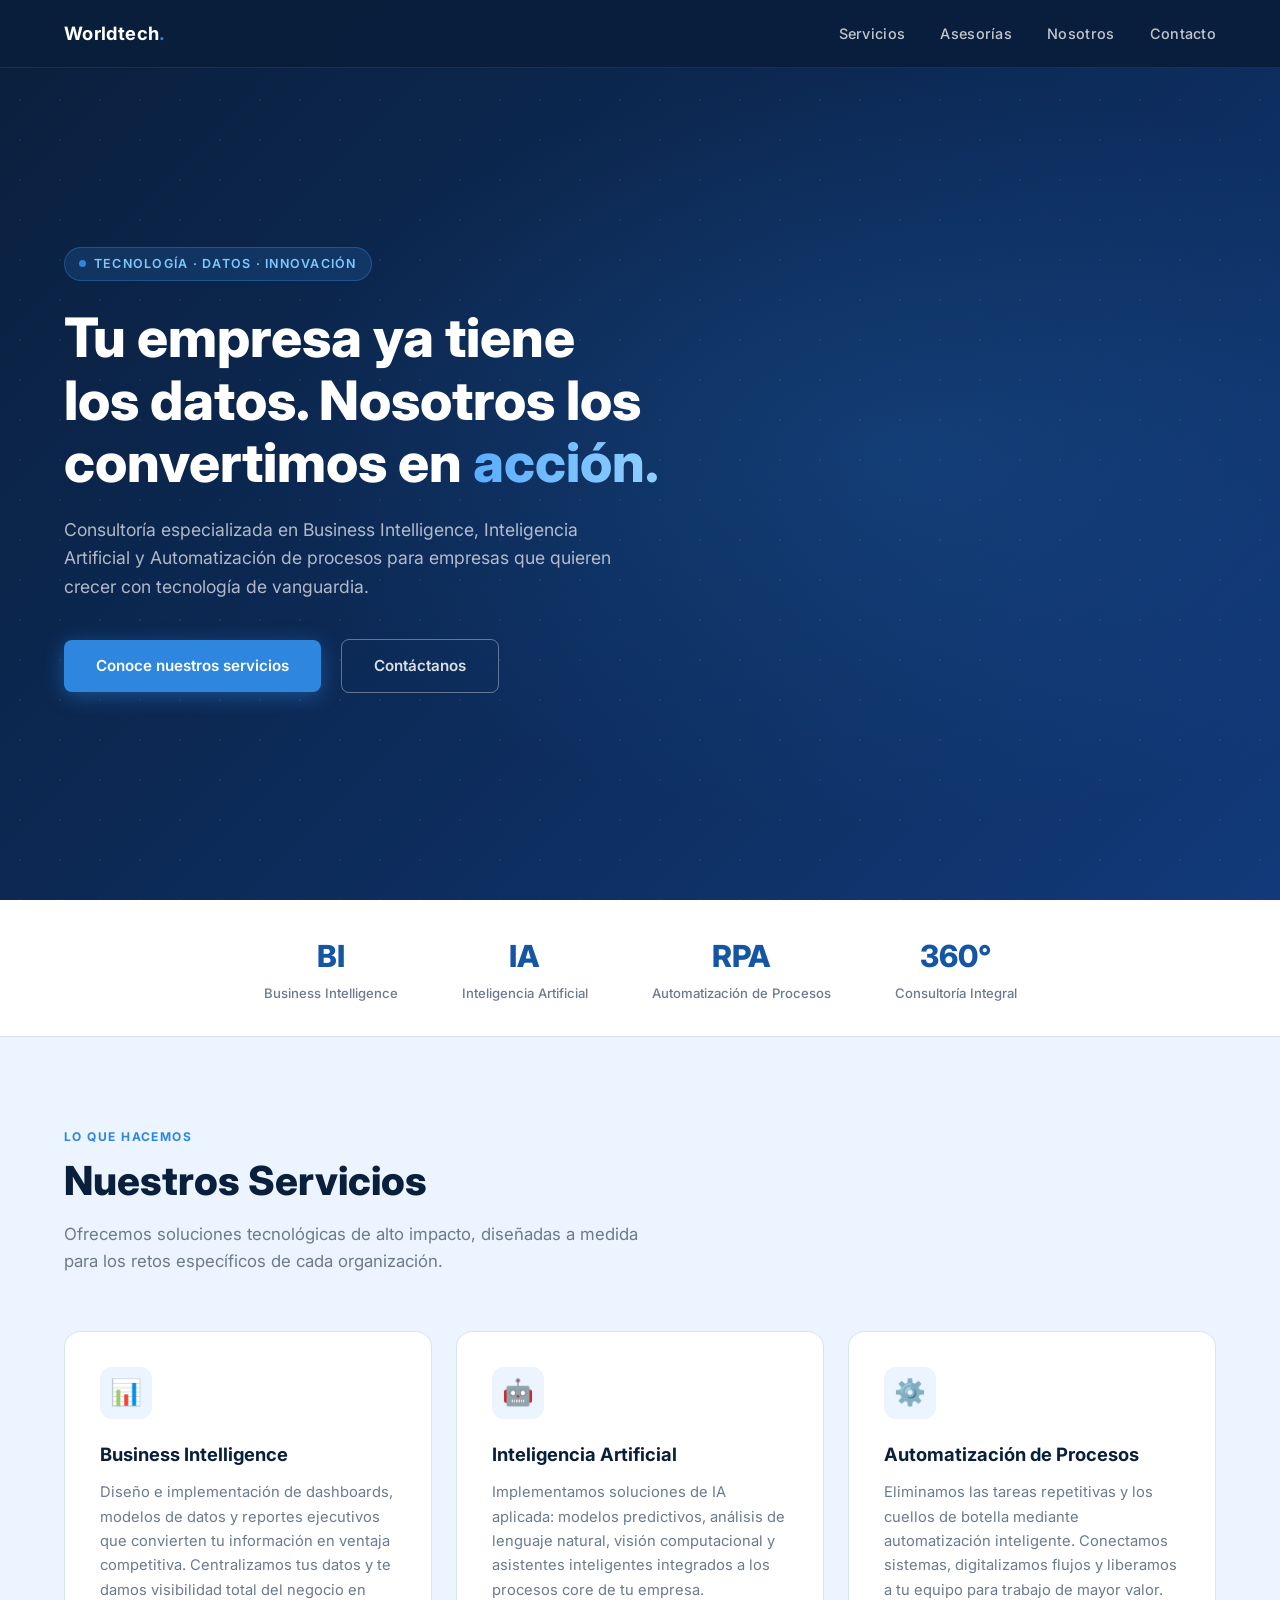
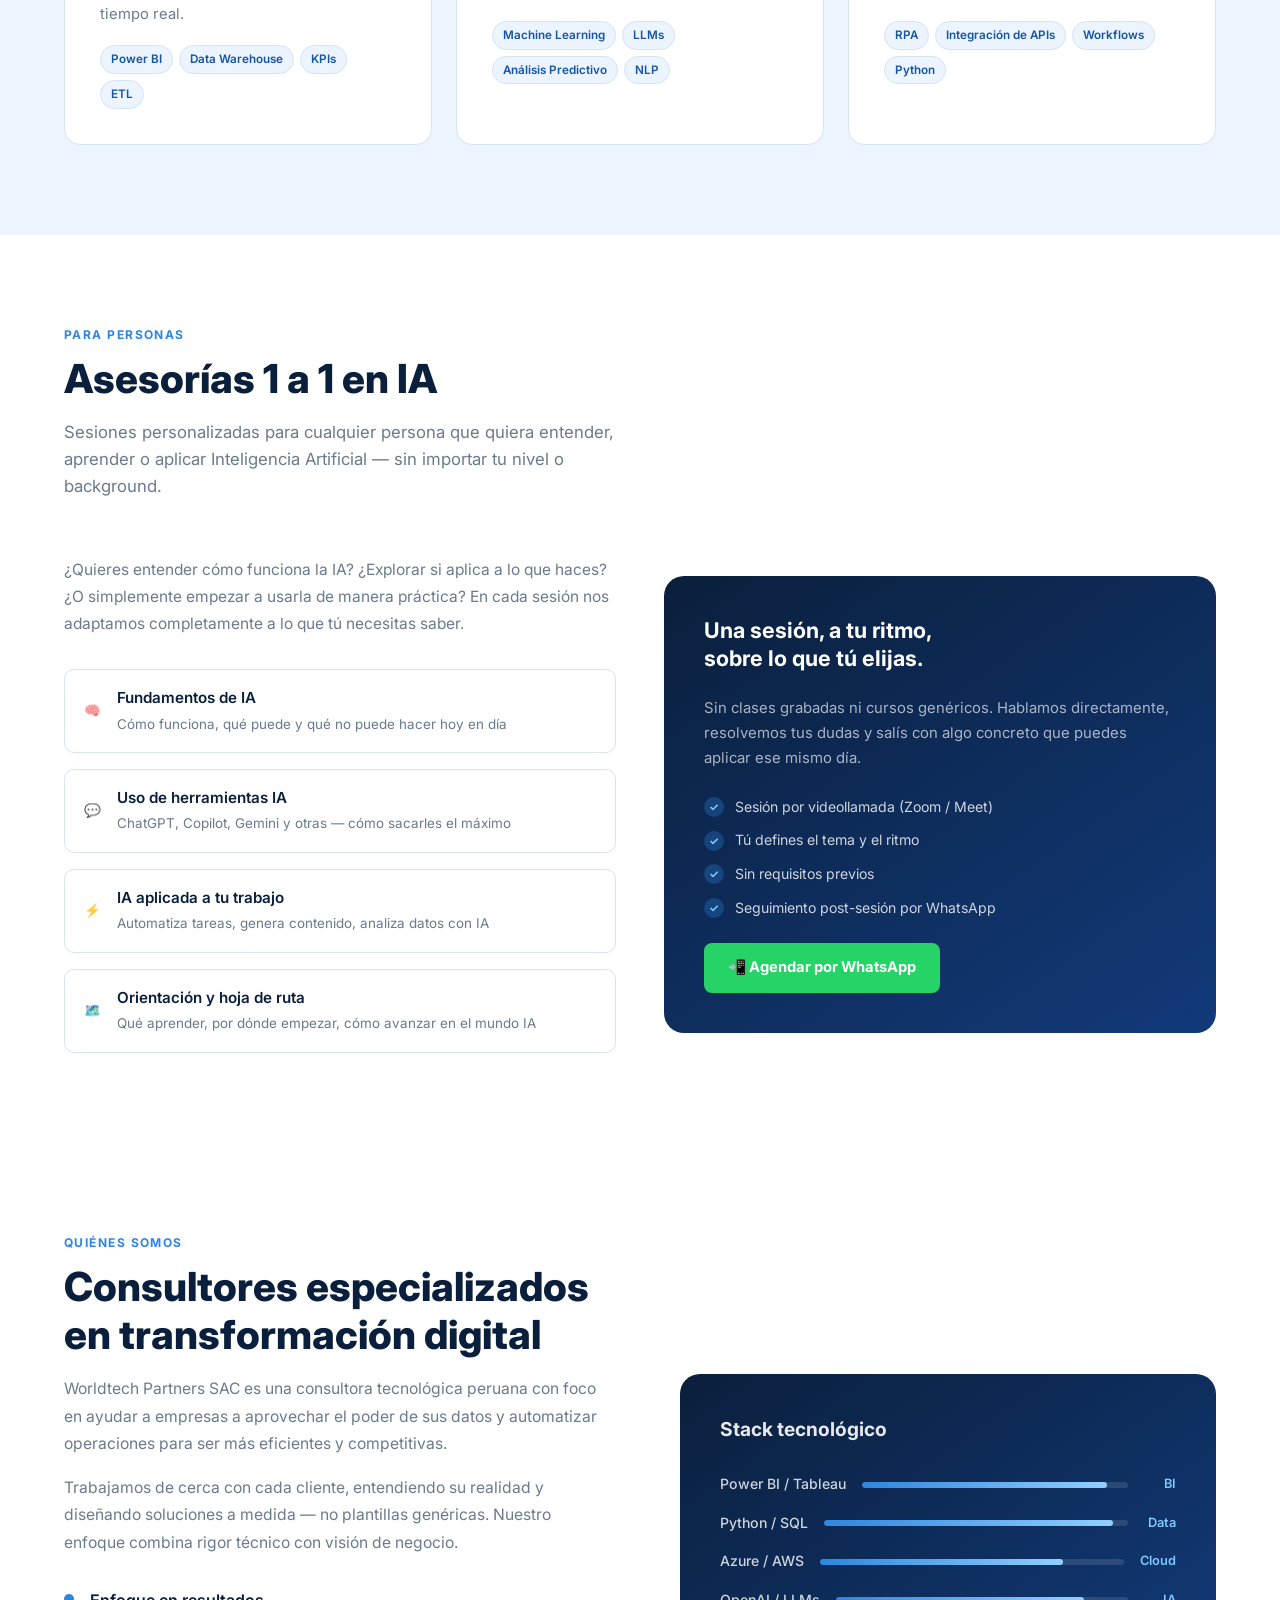
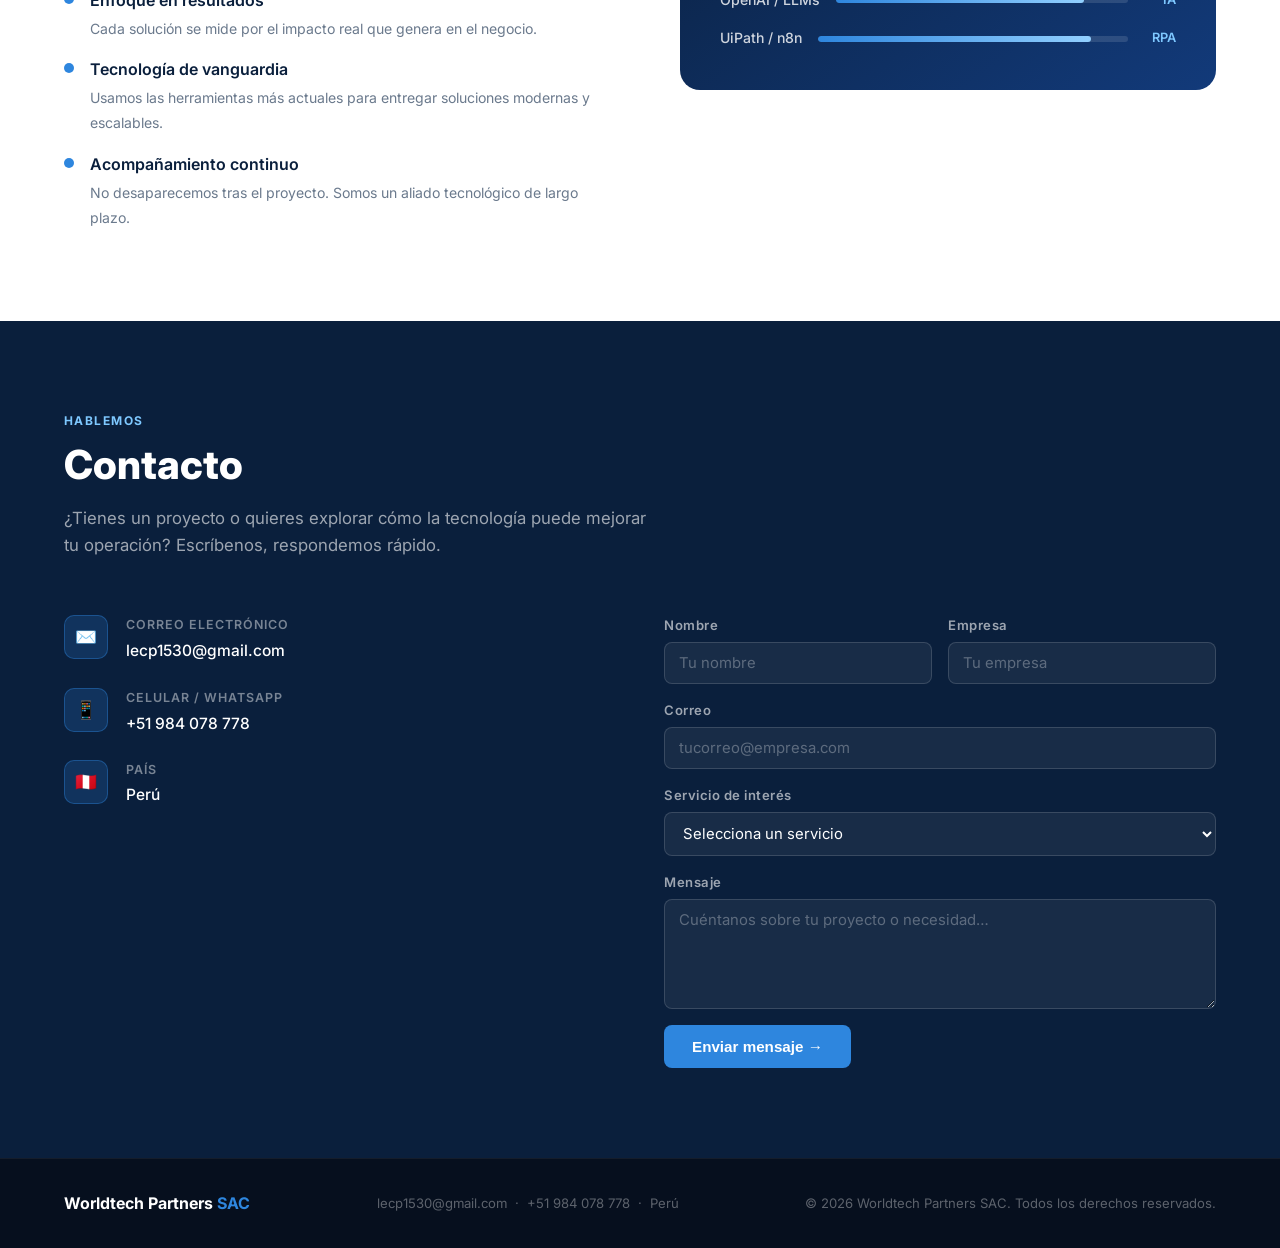
==== index.html @ 53cf3850 "Add files via upload" ====
<!DOCTYPE html>
<html lang="es" prefix="og: https://ogp.me/ns#">
<head>
  <meta charset="UTF-8" />
  <meta name="viewport" content="width=device-width, initial-scale=1.0" />

  <!-- ── PRIMARY SEO ── -->
  <title>Worldtech Partners SAC | Consultoría en BI, Inteligencia Artificial y Automatización — Perú</title>
  <meta name="description" content="Worldtech Partners SAC: consultoría especializada en Business Intelligence, Inteligencia Artificial y Automatización de procesos para empresas en Perú. Asesorías 1 a 1 en IA para personas." />
  <meta name="keywords" content="consultoría BI Perú, inteligencia artificial Perú, automatización de procesos, Business Intelligence Lima, Power BI, RPA, asesoría IA, machine learning empresas, transformación digital Perú, Worldtech Partners" />
  <meta name="author" content="Worldtech Partners SAC" />
  <meta name="robots" content="index, follow" />
  <meta name="theme-color" content="#0A1F3C" />
  <link rel="canonical" href="https://worldtechpartners.com/" />

  <!-- ── OPEN GRAPH (Facebook, LinkedIn, WhatsApp) ── -->
  <meta property="og:type" content="website" />
  <meta property="og:url" content="https://worldtechpartners.com/" />
  <meta property="og:title" content="Worldtech Partners SAC | BI, IA y Automatización en Perú" />
  <meta property="og:description" content="Consultoría especializada en Business Intelligence, Inteligencia Artificial y Automatización de procesos. Tu empresa ya tiene los datos — nosotros los convertimos en acción." />
  <meta property="og:image" content="https://worldtechpartners.com/og-image.jpg" />
  <meta property="og:image:width" content="1200" />
  <meta property="og:image:height" content="630" />
  <meta property="og:locale" content="es_PE" />
  <meta property="og:site_name" content="Worldtech Partners SAC" />

  <!-- ── TWITTER CARD ── -->
  <meta name="twitter:card" content="summary_large_image" />
  <meta name="twitter:title" content="Worldtech Partners SAC | BI, IA y Automatización en Perú" />
  <meta name="twitter:description" content="Consultoría en Business Intelligence, IA y Automatización para empresas. Asesorías 1 a 1 en IA para personas." />
  <meta name="twitter:image" content="https://worldtechpartners.com/og-image.jpg" />

  <!-- ── STRUCTURED DATA (JSON-LD) ── -->
  <script type="application/ld+json">
  {
    "@context": "https://schema.org",
    "@graph": [
      {
        "@type": "Organization",
        "@id": "https://worldtechpartners.com/#organization",
        "name": "Worldtech Partners SAC",
        "url": "https://worldtechpartners.com",
        "logo": "https://worldtechpartners.com/logo.png",
        "description": "Consultoría especializada en Business Intelligence, Inteligencia Artificial y Automatización de procesos en Perú.",
        "email": "lecp1530@gmail.com",
        "telephone": "+51984078778",
        "address": {
          "@type": "PostalAddress",
          "addressCountry": "PE"
        },
        "sameAs": [],
        "knowsAbout": [
          "Business Intelligence",
          "Inteligencia Artificial",
          "Automatización de Procesos",
          "Power BI",
          "Machine Learning",
          "RPA"
        ]
      },
      {
        "@type": "WebSite",
        "@id": "https://worldtechpartners.com/#website",
        "url": "https://worldtechpartners.com",
        "name": "Worldtech Partners SAC",
        "publisher": { "@id": "https://worldtechpartners.com/#organization" },
        "inLanguage": "es-PE"
      },
      {
        "@type": "Service",
        "serviceType": "Consultoría en Business Intelligence",
        "provider": { "@id": "https://worldtechpartners.com/#organization" },
        "areaServed": { "@type": "Country", "name": "Perú" },
        "description": "Diseño e implementación de dashboards, modelos de datos y reportes ejecutivos con Power BI y otras herramientas."
      },
      {
        "@type": "Service",
        "serviceType": "Consultoría en Inteligencia Artificial",
        "provider": { "@id": "https://worldtechpartners.com/#organization" },
        "areaServed": { "@type": "Country", "name": "Perú" },
        "description": "Implementación de modelos de IA, machine learning, NLP y asistentes inteligentes para empresas."
      },
      {
        "@type": "Service",
        "serviceType": "Automatización de Procesos",
        "provider": { "@id": "https://worldtechpartners.com/#organization" },
        "areaServed": { "@type": "Country", "name": "Perú" },
        "description": "Automatización de procesos empresariales mediante RPA, integración de APIs y workflows inteligentes."
      }
    ]
  }
  </script>

  <!-- ── FONTS ── -->
  <link rel="preconnect" href="https://fonts.googleapis.com" />
  <link rel="preconnect" href="https://fonts.gstatic.com" crossorigin />
  <link href="https://fonts.googleapis.com/css2?family=Inter:wght@300;400;500;600;700;800&display=swap" rel="stylesheet" />
  <style>
    *, *::before, *::after { box-sizing: border-box; margin: 0; padding: 0; }

    :root {
      --navy:    #0A1F3C;
      --blue:    #1455A4;
      --accent:  #2E86DE;
      --light:   #EBF4FF;
      --white:   #FFFFFF;
      --gray:    #6B7A8D;
      --text:    #1A2533;
      --border:  #D6E4F0;
    }

    html { scroll-behavior: smooth; }

    body {
      font-family: 'Inter', sans-serif;
      color: var(--text);
      background: var(--white);
      line-height: 1.6;
    }

    /* ── NAV ── */
    nav {
      position: fixed; top: 0; left: 0; right: 0; z-index: 100;
      display: flex; align-items: center; justify-content: space-between;
      padding: 0 5%;
      height: 68px;
      background: rgba(10, 31, 60, 0.96);
      backdrop-filter: blur(10px);
      border-bottom: 1px solid rgba(255,255,255,0.08);
    }

    .nav-brand {
      font-size: 1.15rem;
      font-weight: 700;
      color: var(--white);
      letter-spacing: 0.02em;
    }

    .nav-brand span { color: var(--accent); }

    .nav-links { display: flex; gap: 2.2rem; list-style: none; }

    .nav-links a {
      color: rgba(255,255,255,0.75);
      text-decoration: none;
      font-size: 0.9rem;
      font-weight: 500;
      letter-spacing: 0.02em;
      transition: color 0.2s;
    }

    .nav-links a:hover { color: var(--white); }

    /* ── HERO ── */
    #hero {
      min-height: 100vh;
      display: flex; align-items: center;
      background: linear-gradient(135deg, var(--navy) 0%, #0D2D5E 60%, #123A7A 100%);
      padding: 120px 5% 80px;
      position: relative;
      overflow: hidden;
    }

    #hero::before {
      content: '';
      position: absolute; inset: 0;
      background: radial-gradient(ellipse 70% 60% at 70% 50%, rgba(46,134,222,0.18) 0%, transparent 70%);
    }

    /* grid dots */
    #hero::after {
      content: '';
      position: absolute; inset: 0;
      background-image: radial-gradient(rgba(255,255,255,0.06) 1px, transparent 1px);
      background-size: 40px 40px;
    }

    .hero-content {
      position: relative; z-index: 1;
      max-width: 680px;
    }

    .hero-tag {
      display: inline-flex; align-items: center; gap: 8px;
      background: rgba(46,134,222,0.18);
      border: 1px solid rgba(46,134,222,0.4);
      color: #7EC8FF;
      font-size: 0.78rem;
      font-weight: 600;
      letter-spacing: 0.1em;
      text-transform: uppercase;
      padding: 6px 14px;
      border-radius: 20px;
      margin-bottom: 1.6rem;
    }

    .hero-tag::before {
      content: '';
      width: 7px; height: 7px;
      background: var(--accent);
      border-radius: 50%;
    }

    h1 {
      font-size: clamp(2.2rem, 5vw, 3.4rem);
      font-weight: 800;
      color: var(--white);
      line-height: 1.15;
      margin-bottom: 1.4rem;
    }

    h1 em {
      font-style: normal;
      background: linear-gradient(90deg, #5BADFF, #91CFFF);
      -webkit-background-clip: text;
      -webkit-text-fill-color: transparent;
      background-clip: text;
    }

    .hero-sub {
      font-size: 1.1rem;
      color: rgba(255,255,255,0.68);
      max-width: 560px;
      margin-bottom: 2.4rem;
      font-weight: 400;
    }

    .btn-primary {
      display: inline-block;
      padding: 14px 32px;
      background: var(--accent);
      color: var(--white);
      font-weight: 600;
      font-size: 0.95rem;
      border-radius: 8px;
      text-decoration: none;
      transition: background 0.2s, transform 0.15s, box-shadow 0.2s;
      box-shadow: 0 4px 20px rgba(46,134,222,0.45);
    }

    .btn-primary:hover {
      background: #1E78CE;
      transform: translateY(-2px);
      box-shadow: 0 8px 28px rgba(46,134,222,0.55);
    }

    .btn-outline {
      display: inline-block;
      padding: 14px 32px;
      border: 1.5px solid rgba(255,255,255,0.35);
      color: rgba(255,255,255,0.85);
      font-weight: 600;
      font-size: 0.95rem;
      border-radius: 8px;
      text-decoration: none;
      margin-left: 1rem;
      transition: border-color 0.2s, color 0.2s;
    }

    .btn-outline:hover {
      border-color: rgba(255,255,255,0.7);
      color: var(--white);
    }

    /* ── STATS BAR ── */
    .stats-bar {
      background: var(--white);
      border-bottom: 1px solid var(--border);
      padding: 2rem 5%;
      display: flex; justify-content: center; gap: 4rem; flex-wrap: wrap;
    }

    .stat { text-align: center; }

    .stat-num {
      font-size: 1.9rem;
      font-weight: 800;
      color: var(--blue);
    }

    .stat-label {
      font-size: 0.82rem;
      color: var(--gray);
      font-weight: 500;
      margin-top: 2px;
    }

    /* ── SECTION BASE ── */
    section { padding: 90px 5%; }

    .section-label {
      font-size: 0.75rem;
      font-weight: 700;
      letter-spacing: 0.12em;
      text-transform: uppercase;
      color: var(--accent);
      margin-bottom: 0.7rem;
    }

    h2 {
      font-size: clamp(1.8rem, 3.5vw, 2.5rem);
      font-weight: 800;
      color: var(--navy);
      line-height: 1.2;
      margin-bottom: 1rem;
    }

    .section-intro {
      font-size: 1.05rem;
      color: var(--gray);
      max-width: 600px;
      margin-bottom: 3.5rem;
    }

    /* ── SERVICIOS ── */
    #servicios { background: var(--light); }

    .services-grid {
      display: grid;
      grid-template-columns: repeat(auto-fit, minmax(280px, 1fr));
      gap: 1.5rem;
    }

    .service-card {
      background: var(--white);
      border: 1px solid var(--border);
      border-radius: 16px;
      padding: 2.2rem;
      transition: transform 0.25s, box-shadow 0.25s, border-color 0.25s;
    }

    .service-card:hover {
      transform: translateY(-6px);
      box-shadow: 0 16px 40px rgba(20, 85, 164, 0.12);
      border-color: var(--accent);
    }

    .service-icon {
      width: 52px; height: 52px;
      background: var(--light);
      border-radius: 12px;
      display: flex; align-items: center; justify-content: center;
      margin-bottom: 1.3rem;
      font-size: 1.6rem;
    }

    .service-card h3 {
      font-size: 1.15rem;
      font-weight: 700;
      color: var(--navy);
      margin-bottom: 0.7rem;
    }

    .service-card p {
      font-size: 0.92rem;
      color: var(--gray);
      line-height: 1.65;
    }

    .service-tags {
      display: flex; flex-wrap: wrap; gap: 6px;
      margin-top: 1.2rem;
    }

    .tag {
      font-size: 0.73rem;
      font-weight: 600;
      padding: 4px 10px;
      border-radius: 20px;
      background: var(--light);
      color: var(--blue);
      border: 1px solid var(--border);
    }

    /* ── ASESORÍAS ── */
    #asesorias { background: var(--white); }

    .asesorias-grid {
      display: grid;
      grid-template-columns: 1fr 1fr;
      gap: 3rem;
      align-items: center;
    }

    .asesoria-topics {
      display: flex;
      flex-direction: column;
      gap: 1rem;
      margin-top: 2rem;
    }

    .topic-item {
      display: flex;
      align-items: center;
      gap: 1rem;
      padding: 1rem 1.2rem;
      border: 1px solid var(--border);
      border-radius: 10px;
      transition: border-color 0.2s, background 0.2s;
    }

    .topic-item:hover {
      border-color: var(--accent);
      background: var(--light);
    }

    .topic-emoji { font-size: 1.4rem; }

    .topic-item strong {
      display: block;
      font-size: 0.95rem;
      font-weight: 600;
      color: var(--navy);
    }

    .topic-item span {
      font-size: 0.84rem;
      color: var(--gray);
    }

    .asesoria-cta {
      background: linear-gradient(145deg, var(--navy), #123A7A);
      border-radius: 20px;
      padding: 2.5rem;
      color: var(--white);
      display: flex;
      flex-direction: column;
      gap: 1.5rem;
    }

    .asesoria-cta h3 {
      font-size: 1.35rem;
      font-weight: 700;
      line-height: 1.3;
    }

    .asesoria-cta p {
      font-size: 0.93rem;
      color: rgba(255,255,255,0.65);
      line-height: 1.7;
    }

    .asesoria-features {
      display: flex;
      flex-direction: column;
      gap: 0.7rem;
    }

    .asesoria-feature {
      display: flex;
      align-items: center;
      gap: 0.7rem;
      font-size: 0.88rem;
      color: rgba(255,255,255,0.8);
    }

    .asesoria-feature::before {
      content: '✓';
      width: 20px; height: 20px;
      background: rgba(46,134,222,0.3);
      border-radius: 50%;
      display: flex; align-items: center; justify-content: center;
      font-size: 0.7rem;
      color: #7EC8FF;
      font-weight: 700;
      flex-shrink: 0;
      text-align: center;
      line-height: 20px;
    }

    .btn-wa {
      display: inline-flex;
      align-items: center;
      gap: 8px;
      padding: 13px 24px;
      background: #25D366;
      color: var(--white);
      font-weight: 700;
      font-size: 0.92rem;
      border-radius: 8px;
      text-decoration: none;
      align-self: flex-start;
      transition: background 0.2s, transform 0.15s;
    }

    .btn-wa:hover { background: #1ebe59; transform: translateY(-1px); }

    @media (max-width: 768px) {
      .asesorias-grid { grid-template-columns: 1fr; }
    }

    /* ── NOSOTROS ── */
    #nosotros {
      display: grid;
      grid-template-columns: 1fr 1fr;
      gap: 5rem;
      align-items: center;
    }

    .nosotros-text h2 { margin-bottom: 1rem; }

    .nosotros-text p {
      color: var(--gray);
      font-size: 0.98rem;
      margin-bottom: 1rem;
      line-height: 1.75;
    }

    .values-list { margin-top: 2rem; display: flex; flex-direction: column; gap: 1rem; }

    .value-item {
      display: flex; align-items: flex-start; gap: 1rem;
    }

    .value-dot {
      width: 10px; height: 10px;
      background: var(--accent);
      border-radius: 50%;
      margin-top: 6px;
      flex-shrink: 0;
    }

    .value-item strong { display: block; color: var(--navy); font-weight: 600; margin-bottom: 2px; }
    .value-item span { font-size: 0.88rem; color: var(--gray); }

    .nosotros-visual {
      background: linear-gradient(145deg, var(--navy), #123A7A);
      border-radius: 20px;
      padding: 2.5rem;
      color: var(--white);
    }

    .nosotros-visual h3 {
      font-size: 1.2rem;
      font-weight: 700;
      margin-bottom: 1.8rem;
      color: rgba(255,255,255,0.9);
    }

    .tech-stack { display: flex; flex-direction: column; gap: 1rem; }

    .tech-item {
      display: flex; align-items: center; justify-content: space-between;
      font-size: 0.88rem;
    }

    .tech-name { color: rgba(255,255,255,0.8); font-weight: 500; }

    .tech-bar-bg {
      flex: 1; height: 6px;
      background: rgba(255,255,255,0.12);
      border-radius: 3px;
      margin: 0 1rem;
      overflow: hidden;
    }

    .tech-bar {
      height: 100%;
      background: linear-gradient(90deg, var(--accent), #91CFFF);
      border-radius: 3px;
    }

    .tech-pct { color: #7EC8FF; font-size: 0.8rem; font-weight: 600; min-width: 32px; text-align: right; }

    /* ── CONTACTO ── */
    #contacto { background: var(--navy); }

    #contacto .section-label { color: #7EC8FF; }
    #contacto h2 { color: var(--white); }
    #contacto .section-intro { color: rgba(255,255,255,0.6); }

    .contact-grid {
      display: grid;
      grid-template-columns: 1fr 1fr;
      gap: 3rem;
      align-items: start;
    }

    .contact-info { display: flex; flex-direction: column; gap: 1.5rem; }

    .contact-item {
      display: flex; gap: 1.1rem; align-items: flex-start;
    }

    .contact-icon {
      width: 44px; height: 44px; flex-shrink: 0;
      background: rgba(46,134,222,0.2);
      border: 1px solid rgba(46,134,222,0.4);
      border-radius: 10px;
      display: flex; align-items: center; justify-content: center;
      font-size: 1.1rem;
    }

    .contact-item h4 {
      font-size: 0.78rem;
      font-weight: 600;
      color: rgba(255,255,255,0.45);
      letter-spacing: 0.08em;
      text-transform: uppercase;
      margin-bottom: 3px;
    }

    .contact-item p, .contact-item a {
      color: var(--white);
      font-size: 0.97rem;
      font-weight: 500;
      text-decoration: none;
    }

    .contact-item a:hover { color: #7EC8FF; }

    /* Form */
    .contact-form { display: flex; flex-direction: column; gap: 1rem; }

    .form-row { display: grid; grid-template-columns: 1fr 1fr; gap: 1rem; }

    .form-group { display: flex; flex-direction: column; gap: 6px; }

    .form-group label {
      font-size: 0.82rem;
      font-weight: 600;
      color: rgba(255,255,255,0.6);
      letter-spacing: 0.04em;
    }

    .form-group input,
    .form-group textarea,
    .form-group select {
      background: rgba(255,255,255,0.06);
      border: 1px solid rgba(255,255,255,0.14);
      border-radius: 8px;
      padding: 11px 14px;
      color: var(--white);
      font-family: inherit;
      font-size: 0.93rem;
      transition: border-color 0.2s, background 0.2s;
      outline: none;
      width: 100%;
    }

    .form-group input::placeholder,
    .form-group textarea::placeholder { color: rgba(255,255,255,0.3); }

    .form-group input:focus,
    .form-group textarea:focus,
    .form-group select:focus {
      border-color: var(--accent);
      background: rgba(255,255,255,0.09);
    }

    .form-group select option { background: var(--navy); color: var(--white); }

    .form-group textarea { resize: vertical; min-height: 110px; }

    .btn-submit {
      padding: 13px 28px;
      background: var(--accent);
      color: var(--white);
      font-weight: 700;
      font-size: 0.95rem;
      border: none;
      border-radius: 8px;
      cursor: pointer;
      align-self: flex-start;
      transition: background 0.2s, transform 0.15s;
    }

    .btn-submit:hover { background: #1E78CE; transform: translateY(-1px); }

    /* ── FOOTER ── */
    footer {
      background: #060F1E;
      padding: 2rem 5%;
      display: flex; align-items: center; justify-content: space-between;
      flex-wrap: wrap; gap: 1rem;
      border-top: 1px solid rgba(255,255,255,0.06);
    }

    .footer-brand { font-size: 1rem; font-weight: 700; color: var(--white); }
    .footer-brand span { color: var(--accent); }

    footer p {
      font-size: 0.82rem;
      color: rgba(255,255,255,0.35);
    }

    /* ── RESPONSIVE ── */
    @media (max-width: 768px) {
      #nosotros { grid-template-columns: 1fr; gap: 2.5rem; }
      .contact-grid { grid-template-columns: 1fr; }
      .form-row { grid-template-columns: 1fr; }
      .nav-links { gap: 1.2rem; }
      .btn-outline { margin-left: 0; margin-top: 0.8rem; }
      .stats-bar { gap: 2rem; }
      #nosotros { padding: 60px 5%; }
    }

    @media (max-width: 520px) {
      .nav-links { display: none; }
    }
  </style>
</head>
<body>

<!-- NAV -->
<nav aria-label="Navegación principal">
  <div class="nav-brand" aria-label="Worldtech Partners SAC">Worldtech<span>.</span></div>
  <ul class="nav-links" role="list">
    <li><a href="#servicios">Servicios</a></li>
    <li><a href="#asesorias">Asesorías</a></li>
    <li><a href="#nosotros">Nosotros</a></li>
    <li><a href="#contacto">Contacto</a></li>
  </ul>
</nav>

<!-- HERO -->
<main>
<header id="hero">
  <div class="hero-content">
    <div class="hero-tag">Tecnología · Datos · Innovación</div>
    <h1>Tu empresa ya tiene<br/>los datos. Nosotros los<br/>convertimos en <em>acción.</em></h1>
    <p class="hero-sub">
      Consultoría especializada en Business Intelligence, Inteligencia Artificial y
      Automatización de procesos para empresas que quieren crecer con tecnología de vanguardia.
    </p>
    <a href="#servicios" class="btn-primary">Conoce nuestros servicios</a>
    <a href="#contacto" class="btn-outline">Contáctanos</a>
  </div>
</header>

<!-- STATS -->
<div class="stats-bar">
  <div class="stat">
    <div class="stat-num">BI</div>
    <div class="stat-label">Business Intelligence</div>
  </div>
  <div class="stat">
    <div class="stat-num">IA</div>
    <div class="stat-label">Inteligencia Artificial</div>
  </div>
  <div class="stat">
    <div class="stat-num">RPA</div>
    <div class="stat-label">Automatización de Procesos</div>
  </div>
  <div class="stat">
    <div class="stat-num">360°</div>
    <div class="stat-label">Consultoría Integral</div>
  </div>
</div>

<!-- SERVICIOS -->
<section id="servicios" aria-labelledby="servicios-titulo">
  <div class="section-label">Lo que hacemos</div>
  <h2 id="servicios-titulo">Nuestros Servicios</h2>
  <p class="section-intro">
    Ofrecemos soluciones tecnológicas de alto impacto, diseñadas a medida para los retos
    específicos de cada organización.
  </p>
  <div class="services-grid">

    <div class="service-card">
      <div class="service-icon">📊</div>
      <h3>Business Intelligence</h3>
      <p>
        Diseño e implementación de dashboards, modelos de datos y reportes ejecutivos
        que convierten tu información en ventaja competitiva. Centralizamos tus datos
        y te damos visibilidad total del negocio en tiempo real.
      </p>
      <div class="service-tags">
        <span class="tag">Power BI</span>
        <span class="tag">Data Warehouse</span>
        <span class="tag">KPIs</span>
        <span class="tag">ETL</span>
      </div>
    </div>

    <div class="service-card">
      <div class="service-icon">🤖</div>
      <h3>Inteligencia Artificial</h3>
      <p>
        Implementamos soluciones de IA aplicada: modelos predictivos, análisis de
        lenguaje natural, visión computacional y asistentes inteligentes integrados
        a los procesos core de tu empresa.
      </p>
      <div class="service-tags">
        <span class="tag">Machine Learning</span>
        <span class="tag">LLMs</span>
        <span class="tag">Análisis Predictivo</span>
        <span class="tag">NLP</span>
      </div>
    </div>

    <div class="service-card">
      <div class="service-icon">⚙️</div>
      <h3>Automatización de Procesos</h3>
      <p>
        Eliminamos las tareas repetitivas y los cuellos de botella mediante
        automatización inteligente. Conectamos sistemas, digitalizamos flujos y
        liberamos a tu equipo para trabajo de mayor valor.
      </p>
      <div class="service-tags">
        <span class="tag">RPA</span>
        <span class="tag">Integración de APIs</span>
        <span class="tag">Workflows</span>
        <span class="tag">Python</span>
      </div>
    </div>

  </div>
</section>

<!-- ASESORÍAS -->
<section id="asesorias" aria-labelledby="asesorias-titulo">
  <div class="section-label">Para personas</div>
  <h2 id="asesorias-titulo">Asesorías 1 a 1 en IA</h2>
  <p class="section-intro">
    Sesiones personalizadas para cualquier persona que quiera entender, aprender o aplicar
    Inteligencia Artificial — sin importar tu nivel o background.
  </p>

  <div class="asesorias-grid">
    <div>
      <p style="color: var(--gray); font-size: 0.97rem; line-height: 1.75; margin-bottom: 0.5rem;">
        ¿Quieres entender cómo funciona la IA? ¿Explorar si aplica a lo que haces?
        ¿O simplemente empezar a usarla de manera práctica?
        En cada sesión nos adaptamos completamente a lo que tú necesitas saber.
      </p>
      <div class="asesoria-topics">
        <div class="topic-item">
          <span class="topic-emoji">🧠</span>
          <div>
            <strong>Fundamentos de IA</strong>
            <span>Cómo funciona, qué puede y qué no puede hacer hoy en día</span>
          </div>
        </div>
        <div class="topic-item">
          <span class="topic-emoji">💬</span>
          <div>
            <strong>Uso de herramientas IA</strong>
            <span>ChatGPT, Copilot, Gemini y otras — cómo sacarles el máximo</span>
          </div>
        </div>
        <div class="topic-item">
          <span class="topic-emoji">⚡</span>
          <div>
            <strong>IA aplicada a tu trabajo</strong>
            <span>Automatiza tareas, genera contenido, analiza datos con IA</span>
          </div>
        </div>
        <div class="topic-item">
          <span class="topic-emoji">🗺️</span>
          <div>
            <strong>Orientación y hoja de ruta</strong>
            <span>Qué aprender, por dónde empezar, cómo avanzar en el mundo IA</span>
          </div>
        </div>
      </div>
    </div>

    <div class="asesoria-cta">
      <h3>Una sesión, a tu ritmo,<br/>sobre lo que tú elijas.</h3>
      <p>
        Sin clases grabadas ni cursos genéricos. Hablamos directamente, resolvemos
        tus dudas y salís con algo concreto que puedes aplicar ese mismo día.
      </p>
      <div class="asesoria-features">
        <div class="asesoria-feature">Sesión por videollamada (Zoom / Meet)</div>
        <div class="asesoria-feature">Tú defines el tema y el ritmo</div>
        <div class="asesoria-feature">Sin requisitos previos</div>
        <div class="asesoria-feature">Seguimiento post-sesión por WhatsApp</div>
      </div>
      <a href="https://wa.me/51984078778?text=Hola%2C%20me%20interesa%20una%20asesor%C3%ADa%201%20a%201%20en%20IA" class="btn-wa" target="_blank">
        📲 Agendar por WhatsApp
      </a>
    </div>
  </div>
</section>

<!-- NOSOTROS -->
<section id="nosotros" aria-labelledby="nosotros-titulo">
  <div class="nosotros-text">
    <div class="section-label">Quiénes somos</div>
    <h2 id="nosotros-titulo">Consultores especializados en transformación digital</h2>
    <p>
      Worldtech Partners SAC es una consultora tecnológica peruana con foco en ayudar
      a empresas a aprovechar el poder de sus datos y automatizar operaciones para
      ser más eficientes y competitivas.
    </p>
    <p>
      Trabajamos de cerca con cada cliente, entendiendo su realidad y diseñando
      soluciones a medida — no plantillas genéricas. Nuestro enfoque combina
      rigor técnico con visión de negocio.
    </p>
    <div class="values-list">
      <div class="value-item">
        <div class="value-dot"></div>
        <div>
          <strong>Enfoque en resultados</strong>
          <span>Cada solución se mide por el impacto real que genera en el negocio.</span>
        </div>
      </div>
      <div class="value-item">
        <div class="value-dot"></div>
        <div>
          <strong>Tecnología de vanguardia</strong>
          <span>Usamos las herramientas más actuales para entregar soluciones modernas y escalables.</span>
        </div>
      </div>
      <div class="value-item">
        <div class="value-dot"></div>
        <div>
          <strong>Acompañamiento continuo</strong>
          <span>No desaparecemos tras el proyecto. Somos un aliado tecnológico de largo plazo.</span>
        </div>
      </div>
    </div>
  </div>

  <div class="nosotros-visual">
    <h3>Stack tecnológico</h3>
    <div class="tech-stack">
      <div class="tech-item">
        <span class="tech-name">Power BI / Tableau</span>
        <div class="tech-bar-bg"><div class="tech-bar" style="width:92%"></div></div>
        <span class="tech-pct">BI</span>
      </div>
      <div class="tech-item">
        <span class="tech-name">Python / SQL</span>
        <div class="tech-bar-bg"><div class="tech-bar" style="width:95%"></div></div>
        <span class="tech-pct">Data</span>
      </div>
      <div class="tech-item">
        <span class="tech-name">Azure / AWS</span>
        <div class="tech-bar-bg"><div class="tech-bar" style="width:80%"></div></div>
        <span class="tech-pct">Cloud</span>
      </div>
      <div class="tech-item">
        <span class="tech-name">OpenAI / LLMs</span>
        <div class="tech-bar-bg"><div class="tech-bar" style="width:85%"></div></div>
        <span class="tech-pct">IA</span>
      </div>
      <div class="tech-item">
        <span class="tech-name">UiPath / n8n</span>
        <div class="tech-bar-bg"><div class="tech-bar" style="width:88%"></div></div>
        <span class="tech-pct">RPA</span>
      </div>
    </div>
  </div>
</section>

<!-- CONTACTO -->
<section id="contacto" aria-labelledby="contacto-titulo">
  <div class="section-label">Hablemos</div>
  <h2 id="contacto-titulo">Contacto</h2>
  <p class="section-intro">
    ¿Tienes un proyecto o quieres explorar cómo la tecnología puede mejorar tu operación?
    Escríbenos, respondemos rápido.
  </p>

  <div class="contact-grid">
    <div class="contact-info">

      <div class="contact-item">
        <div class="contact-icon">✉️</div>
        <div>
          <h4>Correo electrónico</h4>
          <a href="mailto:lecp1530@gmail.com">lecp1530@gmail.com</a>
        </div>
      </div>

      <div class="contact-item">
        <div class="contact-icon">📱</div>
        <div>
          <h4>Celular / WhatsApp</h4>
          <a href="https://wa.me/51984078778">+51 984 078 778</a>
        </div>
      </div>

      <div class="contact-item">
        <div class="contact-icon">🇵🇪</div>
        <div>
          <h4>País</h4>
          <p>Perú</p>
        </div>
      </div>

    </div>

    <form class="contact-form" onsubmit="handleSubmit(event)">
      <div class="form-row">
        <div class="form-group">
          <label>Nombre</label>
          <input type="text" placeholder="Tu nombre" required />
        </div>
        <div class="form-group">
          <label>Empresa</label>
          <input type="text" placeholder="Tu empresa" />
        </div>
      </div>
      <div class="form-group">
        <label>Correo</label>
        <input type="email" placeholder="tucorreo@empresa.com" required />
      </div>
      <div class="form-group">
        <label>Servicio de interés</label>
        <select>
          <option value="">Selecciona un servicio</option>
          <option>Business Intelligence</option>
          <option>Inteligencia Artificial</option>
          <option>Automatización de Procesos</option>
          <option>Consultoría general</option>
        </select>
      </div>
      <div class="form-group">
        <label>Mensaje</label>
        <textarea placeholder="Cuéntanos sobre tu proyecto o necesidad…"></textarea>
      </div>
      <button type="submit" class="btn-submit">Enviar mensaje →</button>
    </form>
  </div>
</section>

</main>

<!-- FOOTER -->
<footer aria-label="Pie de página">
  <div class="footer-brand">Worldtech Partners<span> SAC</span></div>
  <address style="font-style:normal; font-size:0.82rem; color:rgba(255,255,255,0.35); line-height:1.7;">
    <a href="mailto:lecp1530@gmail.com" style="color:rgba(255,255,255,0.35); text-decoration:none;">lecp1530@gmail.com</a>
    &nbsp;·&nbsp;
    <a href="tel:+51984078778" style="color:rgba(255,255,255,0.35); text-decoration:none;">+51 984 078 778</a>
    &nbsp;·&nbsp; Perú
  </address>
  <p>© 2026 Worldtech Partners SAC. Todos los derechos reservados.</p>
</footer>

<script>
  // Smooth active nav on scroll
  const sections = document.querySelectorAll('section[id], div[id]');
  const navLinks = document.querySelectorAll('.nav-links a');

  window.addEventListener('scroll', () => {
    let current = '';
    sections.forEach(s => {
      if (window.scrollY >= s.offsetTop - 100) current = s.getAttribute('id');
    });
    navLinks.forEach(a => {
      a.style.color = a.getAttribute('href') === '#' + current
        ? '#fff'
        : 'rgba(255,255,255,0.75)';
    });
  });

  // Form submit placeholder
  function handleSubmit(e) {
    e.preventDefault();
    const btn = e.target.querySelector('.btn-submit');
    btn.textContent = '¡Enviado! Te contactamos pronto ✓';
    btn.style.background = '#22C55E';
    btn.disabled = true;
  }
</script>

</body>
</html>
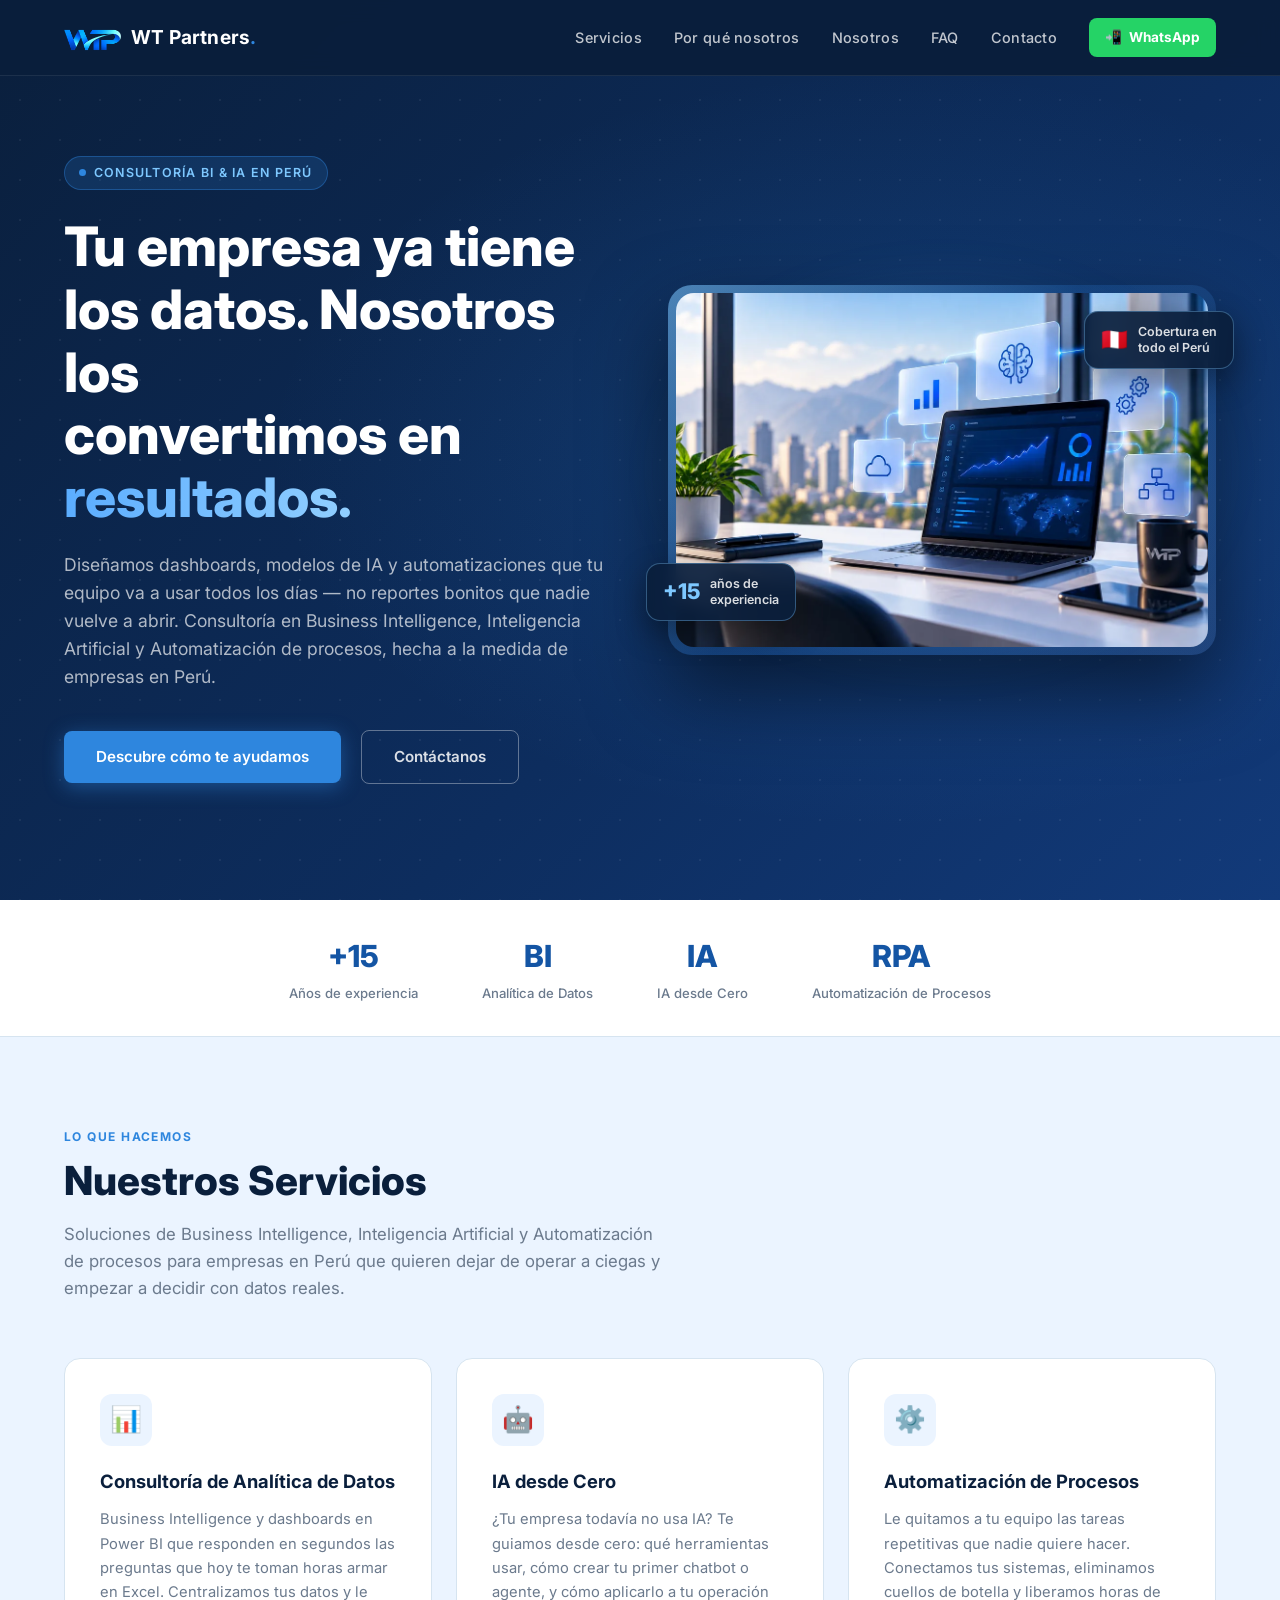
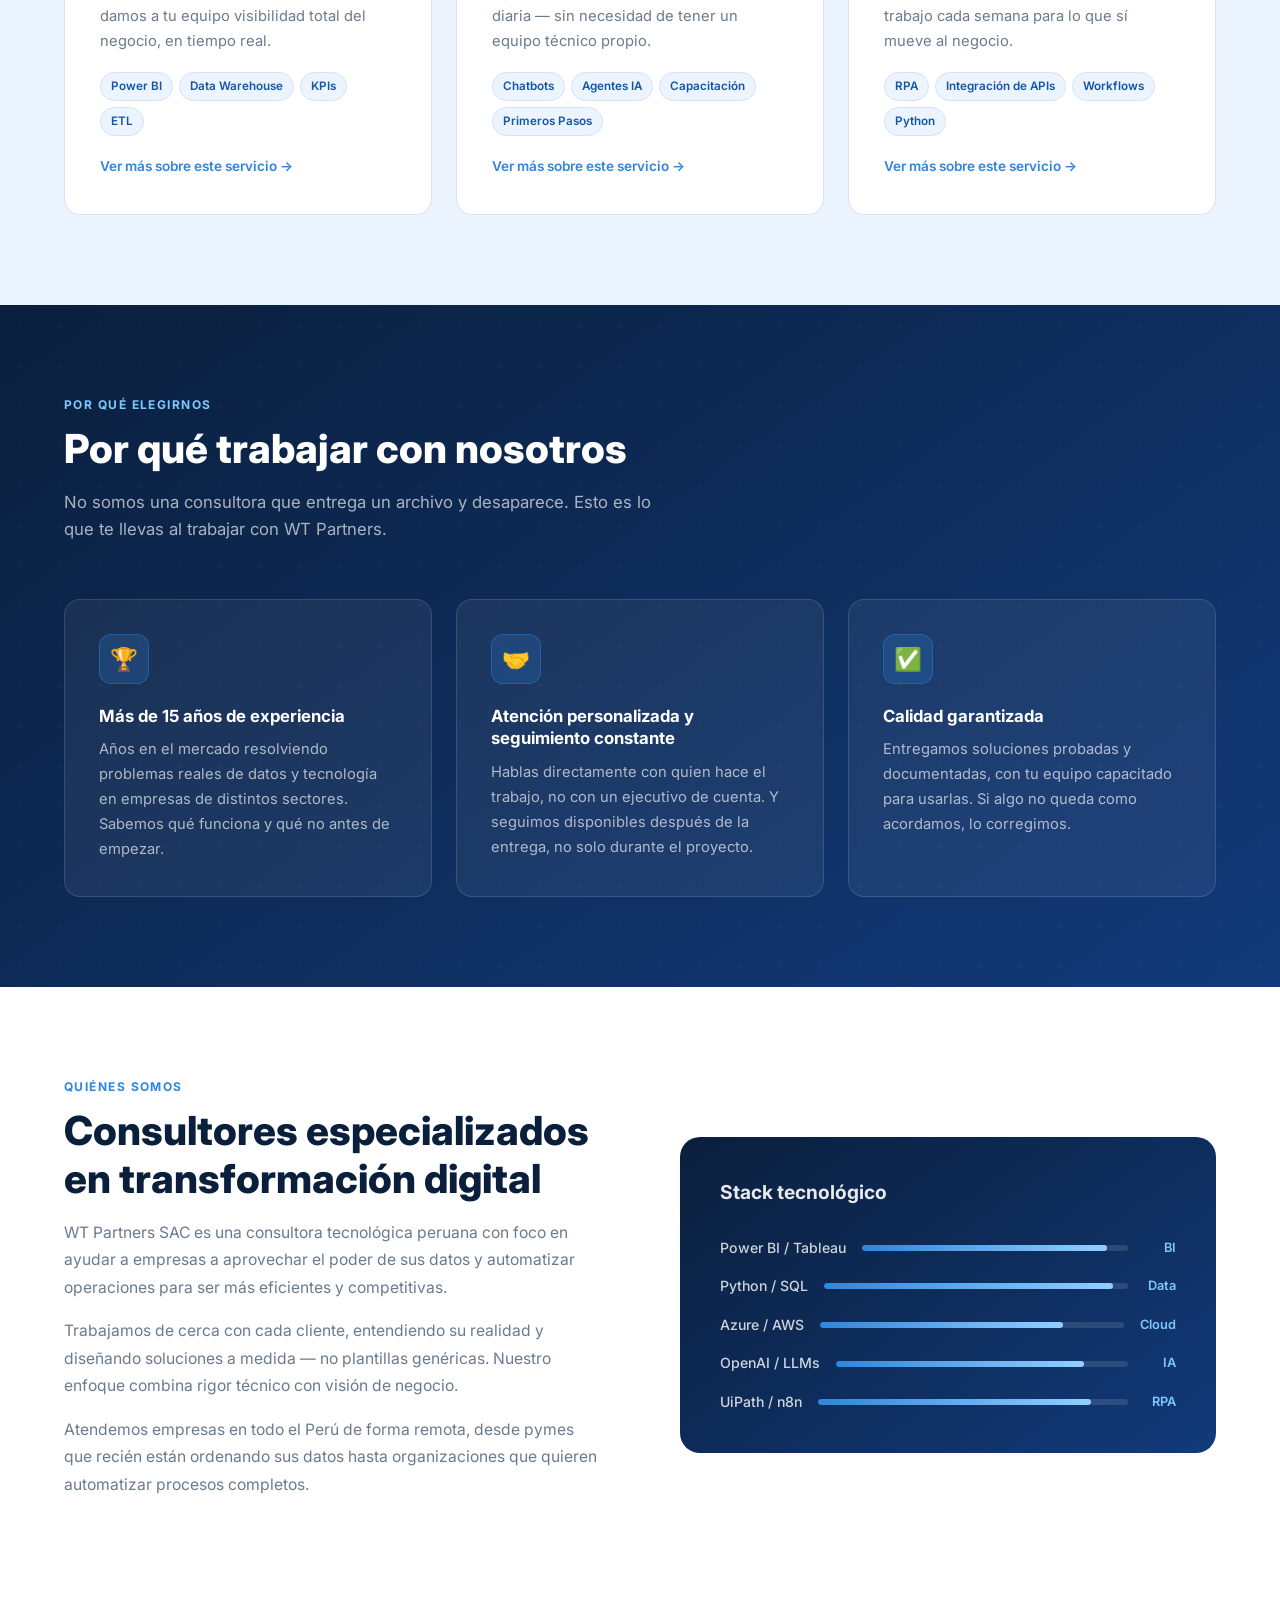
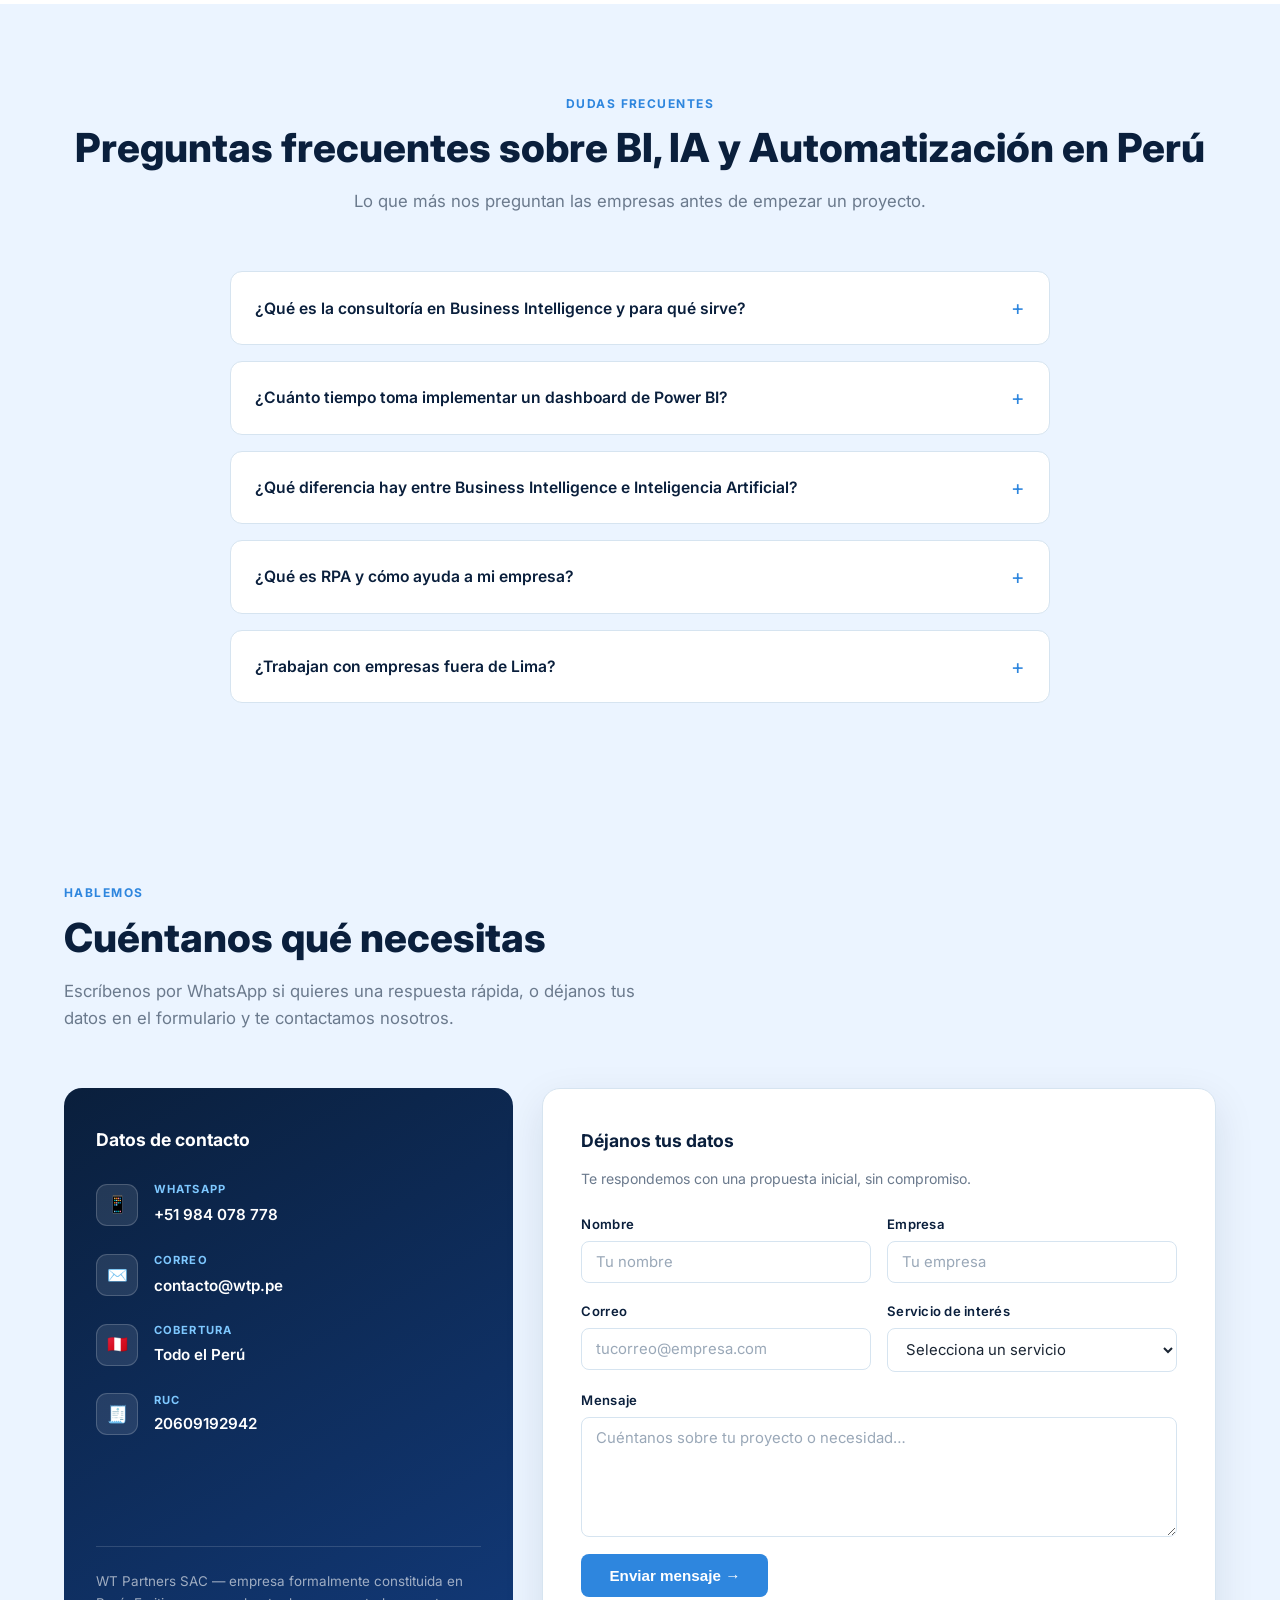
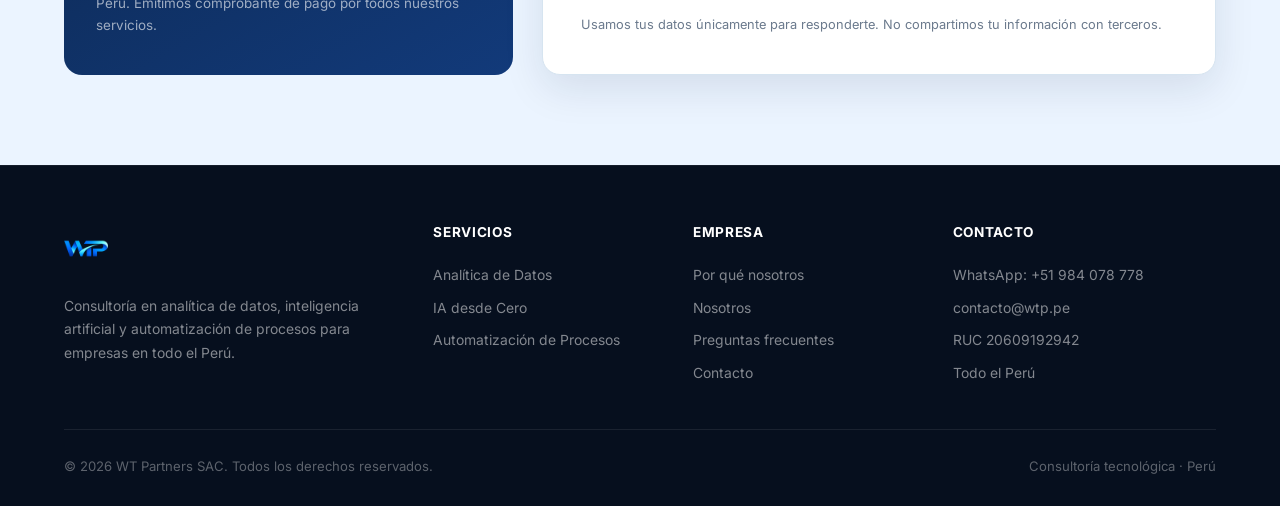
==== commit 3f022c86: "Add files via upload" ====
--- a/index.html
+++ b/index.html
@@ -5,30 +5,30 @@
   <meta name="viewport" content="width=device-width, initial-scale=1.0" />
 
   <!-- ── PRIMARY SEO ── -->
-  <title>Worldtech Partners SAC | Consultoría en BI, Inteligencia Artificial y Automatización — Perú</title>
-  <meta name="description" content="Worldtech Partners SAC: consultoría especializada en Business Intelligence, Inteligencia Artificial y Automatización de procesos para empresas en Perú. Asesorías 1 a 1 en IA para personas." />
-  <meta name="keywords" content="consultoría BI Perú, inteligencia artificial Perú, automatización de procesos, Business Intelligence Lima, Power BI, RPA, asesoría IA, machine learning empresas, transformación digital Perú, Worldtech Partners" />
-  <meta name="author" content="Worldtech Partners SAC" />
+  <title>Consultoría en BI, IA y Automatización en Perú | WT Partners</title>
+  <meta name="description" content="Consultoría en Business Intelligence, IA y Automatización de procesos para empresas en Perú. Dashboards en Power BI y RPA a la medida de tu negocio." />
+  <meta name="keywords" content="consultoría BI Perú, business intelligence Perú, inteligencia artificial para empresas Perú, chatbots empresariales Perú, agentes IA Perú, automatización de procesos Perú, Business Intelligence Lima, Power BI Perú, RPA Perú, transformación digital Perú, WT Partners" />
+  <meta name="author" content="WT Partners SAC" />
   <meta name="robots" content="index, follow" />
   <meta name="theme-color" content="#0A1F3C" />
-  <link rel="canonical" href="https://worldtechpartners.com/" />
+  <link rel="canonical" href="https://wtp.pe/" />
 
   <!-- ── OPEN GRAPH (Facebook, LinkedIn, WhatsApp) ── -->
   <meta property="og:type" content="website" />
-  <meta property="og:url" content="https://worldtechpartners.com/" />
-  <meta property="og:title" content="Worldtech Partners SAC | BI, IA y Automatización en Perú" />
-  <meta property="og:description" content="Consultoría especializada en Business Intelligence, Inteligencia Artificial y Automatización de procesos. Tu empresa ya tiene los datos — nosotros los convertimos en acción." />
-  <meta property="og:image" content="https://worldtechpartners.com/og-image.jpg" />
+  <meta property="og:url" content="https://wtp.pe/" />
+  <meta property="og:title" content="WT Partners | BI, IA y Automatización en Perú" />
+  <meta property="og:description" content="Consultoría especializada en Business Intelligence, Inteligencia Artificial y Automatización de procesos para empresas peruanas. Tu empresa ya tiene los datos — nosotros los convertimos en acción." />
+  <meta property="og:image" content="https://wtp.pe/og-image.jpg" />
   <meta property="og:image:width" content="1200" />
   <meta property="og:image:height" content="630" />
   <meta property="og:locale" content="es_PE" />
-  <meta property="og:site_name" content="Worldtech Partners SAC" />
+  <meta property="og:site_name" content="WT Partners" />
 
   <!-- ── TWITTER CARD ── -->
   <meta name="twitter:card" content="summary_large_image" />
-  <meta name="twitter:title" content="Worldtech Partners SAC | BI, IA y Automatización en Perú" />
-  <meta name="twitter:description" content="Consultoría en Business Intelligence, IA y Automatización para empresas. Asesorías 1 a 1 en IA para personas." />
-  <meta name="twitter:image" content="https://worldtechpartners.com/og-image.jpg" />
+  <meta name="twitter:title" content="WT Partners | BI, IA y Automatización en Perú" />
+  <meta name="twitter:description" content="Consultoría en Business Intelligence, IA y Automatización de procesos para empresas en Perú." />
+  <meta name="twitter:image" content="https://wtp.pe/og-image.jpg" />
 
   <!-- ── STRUCTURED DATA (JSON-LD) ── -->
   <script type="application/ld+json">
@@ -36,715 +36,203 @@
     "@context": "https://schema.org",
     "@graph": [
       {
-        "@type": "Organization",
-        "@id": "https://worldtechpartners.com/#organization",
-        "name": "Worldtech Partners SAC",
-        "url": "https://worldtechpartners.com",
-        "logo": "https://worldtechpartners.com/logo.png",
+        "@type": ["Organization", "ProfessionalService"],
+        "@id": "https://wtp.pe/#organization",
+        "name": "WT Partners SAC",
+        "url": "https://wtp.pe",
+        "logo": "https://wtp.pe/logo.png",
         "description": "Consultoría especializada en Business Intelligence, Inteligencia Artificial y Automatización de procesos en Perú.",
-        "email": "lecp1530@gmail.com",
+        "email": "contacto@wtp.pe",
         "telephone": "+51984078778",
+        "taxID": "20609192942",
+        "priceRange": "$$",
         "address": {
           "@type": "PostalAddress",
           "addressCountry": "PE"
         },
+        "areaServed": { "@type": "Country", "name": "Perú" },
         "sameAs": [],
         "knowsAbout": [
           "Business Intelligence",
           "Inteligencia Artificial",
           "Automatización de Procesos",
           "Power BI",
-          "Machine Learning",
+          "Chatbots",
+          "Agentes IA",
           "RPA"
         ]
       },
       {
         "@type": "WebSite",
-        "@id": "https://worldtechpartners.com/#website",
-        "url": "https://worldtechpartners.com",
-        "name": "Worldtech Partners SAC",
-        "publisher": { "@id": "https://worldtechpartners.com/#organization" },
+        "@id": "https://wtp.pe/#website",
+        "url": "https://wtp.pe",
+        "name": "WT Partners SAC",
+        "publisher": { "@id": "https://wtp.pe/#organization" },
         "inLanguage": "es-PE"
       },
       {
         "@type": "Service",
-        "serviceType": "Consultoría en Business Intelligence",
-        "provider": { "@id": "https://worldtechpartners.com/#organization" },
+        "name": "Consultoría de Analítica de Datos",
+        "serviceType": "Consultoría de Analítica de Datos y Business Intelligence",
+        "provider": { "@id": "https://wtp.pe/#organization" },
+        "url": "https://wtp.pe/business-intelligence/",
         "areaServed": { "@type": "Country", "name": "Perú" },
         "description": "Diseño e implementación de dashboards, modelos de datos y reportes ejecutivos con Power BI y otras herramientas."
       },
       {
         "@type": "Service",
-        "serviceType": "Consultoría en Inteligencia Artificial",
-        "provider": { "@id": "https://worldtechpartners.com/#organization" },
+        "name": "IA desde Cero",
+        "serviceType": "Consultoría en Inteligencia Artificial para empresas que recién empiezan",
+        "provider": { "@id": "https://wtp.pe/#organization" },
+        "url": "https://wtp.pe/inteligencia-artificial/",
         "areaServed": { "@type": "Country", "name": "Perú" },
-        "description": "Implementación de modelos de IA, machine learning, NLP y asistentes inteligentes para empresas."
+        "description": "Consultoría para empresas en Perú que recién empiezan a usar Inteligencia Artificial: diagnóstico, capacitación y desarrollo de chatbots y agentes a medida."
       },
       {
         "@type": "Service",
         "serviceType": "Automatización de Procesos",
-        "provider": { "@id": "https://worldtechpartners.com/#organization" },
+        "provider": { "@id": "https://wtp.pe/#organization" },
+        "url": "https://wtp.pe/automatizacion-de-procesos/",
         "areaServed": { "@type": "Country", "name": "Perú" },
         "description": "Automatización de procesos empresariales mediante RPA, integración de APIs y workflows inteligentes."
+      },
+      {
+        "@type": "FAQPage",
+        "mainEntity": [
+          {
+            "@type": "Question",
+            "name": "¿Qué es la consultoría en Business Intelligence y para qué sirve?",
+            "acceptedAnswer": {
+              "@type": "Answer",
+              "text": "Es convertir los datos que ya genera tu empresa en dashboards y reportes que te permiten decidir sin depender de un Excel armado a mano. Diseñamos estos dashboards con Power BI para empresas en Perú, adaptados a cómo tu equipo realmente trabaja."
+            }
+          },
+          {
+            "@type": "Question",
+            "name": "¿Cuánto tiempo toma implementar un dashboard de Power BI?",
+            "acceptedAnswer": {
+              "@type": "Answer",
+              "text": "Depende de la complejidad y de cuántas fuentes de datos hay que conectar, pero un primer dashboard funcional suele estar listo en pocas semanas, con entregas progresivas desde la primera semana."
+            }
+          },
+          {
+            "@type": "Question",
+            "name": "¿Qué diferencia hay entre Business Intelligence e Inteligencia Artificial?",
+            "acceptedAnswer": {
+              "@type": "Answer",
+              "text": "El Business Intelligence muestra qué pasó y qué está pasando ahora en el negocio. La Inteligencia Artificial va un paso más allá, como un chatbot o agente que responde o actúa por ti. Muchas empresas empiezan con BI y luego dan sus primeros pasos en IA sobre esa misma base de datos ya ordenada."
+            }
+          },
+          {
+            "@type": "Question",
+            "name": "¿Qué es RPA y cómo ayuda a mi empresa?",
+            "acceptedAnswer": {
+              "@type": "Answer",
+              "text": "RPA es automatización robótica de procesos: hace por ti tareas repetitivas y manuales como copiar datos entre sistemas o generar reportes, sin intervención humana."
+            }
+          },
+          {
+            "@type": "Question",
+            "name": "¿Trabajan con empresas fuera de Lima?",
+            "acceptedAnswer": {
+              "@type": "Answer",
+              "text": "Sí, al ser consultoría remota se trabaja con empresas en cualquier ciudad del Perú, coordinando por videollamada y WhatsApp."
+            }
+          }
+        ]
       }
     ]
   }
   </script>
 
+  <!-- ── FAVICONS ── -->
+  <link rel="icon" href="/favicon.ico" sizes="any" />
+  <link rel="icon" type="image/png" sizes="32x32" href="/favicon-32x32.png" />
+  <link rel="icon" type="image/png" sizes="16x16" href="/favicon-16x16.png" />
+  <link rel="apple-touch-icon" sizes="180x180" href="/apple-touch-icon.png" />
+
   <!-- ── FONTS ── -->
   <link rel="preconnect" href="https://fonts.googleapis.com" />
   <link rel="preconnect" href="https://fonts.gstatic.com" crossorigin />
   <link href="https://fonts.googleapis.com/css2?family=Inter:wght@300;400;500;600;700;800&display=swap" rel="stylesheet" />
-  <style>
-    *, *::before, *::after { box-sizing: border-box; margin: 0; padding: 0; }
-
-    :root {
-      --navy:    #0A1F3C;
-      --blue:    #1455A4;
-      --accent:  #2E86DE;
-      --light:   #EBF4FF;
-      --white:   #FFFFFF;
-      --gray:    #6B7A8D;
-      --text:    #1A2533;
-      --border:  #D6E4F0;
-    }
-
-    html { scroll-behavior: smooth; }
-
-    body {
-      font-family: 'Inter', sans-serif;
-      color: var(--text);
-      background: var(--white);
-      line-height: 1.6;
-    }
-
-    /* ── NAV ── */
-    nav {
-      position: fixed; top: 0; left: 0; right: 0; z-index: 100;
-      display: flex; align-items: center; justify-content: space-between;
-      padding: 0 5%;
-      height: 68px;
-      background: rgba(10, 31, 60, 0.96);
-      backdrop-filter: blur(10px);
-      border-bottom: 1px solid rgba(255,255,255,0.08);
-    }
-
-    .nav-brand {
-      font-size: 1.15rem;
-      font-weight: 700;
-      color: var(--white);
-      letter-spacing: 0.02em;
-    }
-
-    .nav-brand span { color: var(--accent); }
-
-    .nav-links { display: flex; gap: 2.2rem; list-style: none; }
-
-    .nav-links a {
-      color: rgba(255,255,255,0.75);
-      text-decoration: none;
-      font-size: 0.9rem;
-      font-weight: 500;
-      letter-spacing: 0.02em;
-      transition: color 0.2s;
-    }
-
-    .nav-links a:hover { color: var(--white); }
-
-    /* ── HERO ── */
-    #hero {
-      min-height: 100vh;
-      display: flex; align-items: center;
-      background: linear-gradient(135deg, var(--navy) 0%, #0D2D5E 60%, #123A7A 100%);
-      padding: 120px 5% 80px;
-      position: relative;
-      overflow: hidden;
-    }
-
-    #hero::before {
-      content: '';
-      position: absolute; inset: 0;
-      background: radial-gradient(ellipse 70% 60% at 70% 50%, rgba(46,134,222,0.18) 0%, transparent 70%);
-    }
-
-    /* grid dots */
-    #hero::after {
-      content: '';
-      position: absolute; inset: 0;
-      background-image: radial-gradient(rgba(255,255,255,0.06) 1px, transparent 1px);
-      background-size: 40px 40px;
-    }
-
-    .hero-content {
-      position: relative; z-index: 1;
-      max-width: 680px;
-    }
-
-    .hero-tag {
-      display: inline-flex; align-items: center; gap: 8px;
-      background: rgba(46,134,222,0.18);
-      border: 1px solid rgba(46,134,222,0.4);
-      color: #7EC8FF;
-      font-size: 0.78rem;
-      font-weight: 600;
-      letter-spacing: 0.1em;
-      text-transform: uppercase;
-      padding: 6px 14px;
-      border-radius: 20px;
-      margin-bottom: 1.6rem;
-    }
-
-    .hero-tag::before {
-      content: '';
-      width: 7px; height: 7px;
-      background: var(--accent);
-      border-radius: 50%;
-    }
-
-    h1 {
-      font-size: clamp(2.2rem, 5vw, 3.4rem);
-      font-weight: 800;
-      color: var(--white);
-      line-height: 1.15;
-      margin-bottom: 1.4rem;
-    }
-
-    h1 em {
-      font-style: normal;
-      background: linear-gradient(90deg, #5BADFF, #91CFFF);
-      -webkit-background-clip: text;
-      -webkit-text-fill-color: transparent;
-      background-clip: text;
-    }
-
-    .hero-sub {
-      font-size: 1.1rem;
-      color: rgba(255,255,255,0.68);
-      max-width: 560px;
-      margin-bottom: 2.4rem;
-      font-weight: 400;
-    }
-
-    .btn-primary {
-      display: inline-block;
-      padding: 14px 32px;
-      background: var(--accent);
-      color: var(--white);
-      font-weight: 600;
-      font-size: 0.95rem;
-      border-radius: 8px;
-      text-decoration: none;
-      transition: background 0.2s, transform 0.15s, box-shadow 0.2s;
-      box-shadow: 0 4px 20px rgba(46,134,222,0.45);
-    }
-
-    .btn-primary:hover {
-      background: #1E78CE;
-      transform: translateY(-2px);
-      box-shadow: 0 8px 28px rgba(46,134,222,0.55);
-    }
-
-    .btn-outline {
-      display: inline-block;
-      padding: 14px 32px;
-      border: 1.5px solid rgba(255,255,255,0.35);
-      color: rgba(255,255,255,0.85);
-      font-weight: 600;
-      font-size: 0.95rem;
-      border-radius: 8px;
-      text-decoration: none;
-      margin-left: 1rem;
-      transition: border-color 0.2s, color 0.2s;
-    }
-
-    .btn-outline:hover {
-      border-color: rgba(255,255,255,0.7);
-      color: var(--white);
-    }
-
-    /* ── STATS BAR ── */
-    .stats-bar {
-      background: var(--white);
-      border-bottom: 1px solid var(--border);
-      padding: 2rem 5%;
-      display: flex; justify-content: center; gap: 4rem; flex-wrap: wrap;
-    }
-
-    .stat { text-align: center; }
-
-    .stat-num {
-      font-size: 1.9rem;
-      font-weight: 800;
-      color: var(--blue);
-    }
-
-    .stat-label {
-      font-size: 0.82rem;
-      color: var(--gray);
-      font-weight: 500;
-      margin-top: 2px;
-    }
-
-    /* ── SECTION BASE ── */
-    section { padding: 90px 5%; }
-
-    .section-label {
-      font-size: 0.75rem;
-      font-weight: 700;
-      letter-spacing: 0.12em;
-      text-transform: uppercase;
-      color: var(--accent);
-      margin-bottom: 0.7rem;
-    }
-
-    h2 {
-      font-size: clamp(1.8rem, 3.5vw, 2.5rem);
-      font-weight: 800;
-      color: var(--navy);
-      line-height: 1.2;
-      margin-bottom: 1rem;
-    }
-
-    .section-intro {
-      font-size: 1.05rem;
-      color: var(--gray);
-      max-width: 600px;
-      margin-bottom: 3.5rem;
-    }
-
-    /* ── SERVICIOS ── */
-    #servicios { background: var(--light); }
-
-    .services-grid {
-      display: grid;
-      grid-template-columns: repeat(auto-fit, minmax(280px, 1fr));
-      gap: 1.5rem;
-    }
-
-    .service-card {
-      background: var(--white);
-      border: 1px solid var(--border);
-      border-radius: 16px;
-      padding: 2.2rem;
-      transition: transform 0.25s, box-shadow 0.25s, border-color 0.25s;
-    }
-
-    .service-card:hover {
-      transform: translateY(-6px);
-      box-shadow: 0 16px 40px rgba(20, 85, 164, 0.12);
-      border-color: var(--accent);
-    }
-
-    .service-icon {
-      width: 52px; height: 52px;
-      background: var(--light);
-      border-radius: 12px;
-      display: flex; align-items: center; justify-content: center;
-      margin-bottom: 1.3rem;
-      font-size: 1.6rem;
-    }
-
-    .service-card h3 {
-      font-size: 1.15rem;
-      font-weight: 700;
-      color: var(--navy);
-      margin-bottom: 0.7rem;
-    }
-
-    .service-card p {
-      font-size: 0.92rem;
-      color: var(--gray);
-      line-height: 1.65;
-    }
-
-    .service-tags {
-      display: flex; flex-wrap: wrap; gap: 6px;
-      margin-top: 1.2rem;
-    }
-
-    .tag {
-      font-size: 0.73rem;
-      font-weight: 600;
-      padding: 4px 10px;
-      border-radius: 20px;
-      background: var(--light);
-      color: var(--blue);
-      border: 1px solid var(--border);
-    }
-
-    /* ── ASESORÍAS ── */
-    #asesorias { background: var(--white); }
-
-    .asesorias-grid {
-      display: grid;
-      grid-template-columns: 1fr 1fr;
-      gap: 3rem;
-      align-items: center;
-    }
-
-    .asesoria-topics {
-      display: flex;
-      flex-direction: column;
-      gap: 1rem;
-      margin-top: 2rem;
-    }
-
-    .topic-item {
-      display: flex;
-      align-items: center;
-      gap: 1rem;
-      padding: 1rem 1.2rem;
-      border: 1px solid var(--border);
-      border-radius: 10px;
-      transition: border-color 0.2s, background 0.2s;
-    }
-
-    .topic-item:hover {
-      border-color: var(--accent);
-      background: var(--light);
-    }
-
-    .topic-emoji { font-size: 1.4rem; }
-
-    .topic-item strong {
-      display: block;
-      font-size: 0.95rem;
-      font-weight: 600;
-      color: var(--navy);
-    }
-
-    .topic-item span {
-      font-size: 0.84rem;
-      color: var(--gray);
-    }
-
-    .asesoria-cta {
-      background: linear-gradient(145deg, var(--navy), #123A7A);
-      border-radius: 20px;
-      padding: 2.5rem;
-      color: var(--white);
-      display: flex;
-      flex-direction: column;
-      gap: 1.5rem;
-    }
-
-    .asesoria-cta h3 {
-      font-size: 1.35rem;
-      font-weight: 700;
-      line-height: 1.3;
-    }
-
-    .asesoria-cta p {
-      font-size: 0.93rem;
-      color: rgba(255,255,255,0.65);
-      line-height: 1.7;
-    }
-
-    .asesoria-features {
-      display: flex;
-      flex-direction: column;
-      gap: 0.7rem;
-    }
-
-    .asesoria-feature {
-      display: flex;
-      align-items: center;
-      gap: 0.7rem;
-      font-size: 0.88rem;
-      color: rgba(255,255,255,0.8);
-    }
-
-    .asesoria-feature::before {
-      content: '✓';
-      width: 20px; height: 20px;
-      background: rgba(46,134,222,0.3);
-      border-radius: 50%;
-      display: flex; align-items: center; justify-content: center;
-      font-size: 0.7rem;
-      color: #7EC8FF;
-      font-weight: 700;
-      flex-shrink: 0;
-      text-align: center;
-      line-height: 20px;
-    }
-
-    .btn-wa {
-      display: inline-flex;
-      align-items: center;
-      gap: 8px;
-      padding: 13px 24px;
-      background: #25D366;
-      color: var(--white);
-      font-weight: 700;
-      font-size: 0.92rem;
-      border-radius: 8px;
-      text-decoration: none;
-      align-self: flex-start;
-      transition: background 0.2s, transform 0.15s;
-    }
-
-    .btn-wa:hover { background: #1ebe59; transform: translateY(-1px); }
-
-    @media (max-width: 768px) {
-      .asesorias-grid { grid-template-columns: 1fr; }
-    }
-
-    /* ── NOSOTROS ── */
-    #nosotros {
-      display: grid;
-      grid-template-columns: 1fr 1fr;
-      gap: 5rem;
-      align-items: center;
-    }
-
-    .nosotros-text h2 { margin-bottom: 1rem; }
-
-    .nosotros-text p {
-      color: var(--gray);
-      font-size: 0.98rem;
-      margin-bottom: 1rem;
-      line-height: 1.75;
-    }
-
-    .values-list { margin-top: 2rem; display: flex; flex-direction: column; gap: 1rem; }
-
-    .value-item {
-      display: flex; align-items: flex-start; gap: 1rem;
-    }
-
-    .value-dot {
-      width: 10px; height: 10px;
-      background: var(--accent);
-      border-radius: 50%;
-      margin-top: 6px;
-      flex-shrink: 0;
-    }
-
-    .value-item strong { display: block; color: var(--navy); font-weight: 600; margin-bottom: 2px; }
-    .value-item span { font-size: 0.88rem; color: var(--gray); }
-
-    .nosotros-visual {
-      background: linear-gradient(145deg, var(--navy), #123A7A);
-      border-radius: 20px;
-      padding: 2.5rem;
-      color: var(--white);
-    }
-
-    .nosotros-visual h3 {
-      font-size: 1.2rem;
-      font-weight: 700;
-      margin-bottom: 1.8rem;
-      color: rgba(255,255,255,0.9);
-    }
-
-    .tech-stack { display: flex; flex-direction: column; gap: 1rem; }
-
-    .tech-item {
-      display: flex; align-items: center; justify-content: space-between;
-      font-size: 0.88rem;
-    }
-
-    .tech-name { color: rgba(255,255,255,0.8); font-weight: 500; }
-
-    .tech-bar-bg {
-      flex: 1; height: 6px;
-      background: rgba(255,255,255,0.12);
-      border-radius: 3px;
-      margin: 0 1rem;
-      overflow: hidden;
-    }
-
-    .tech-bar {
-      height: 100%;
-      background: linear-gradient(90deg, var(--accent), #91CFFF);
-      border-radius: 3px;
-    }
-
-    .tech-pct { color: #7EC8FF; font-size: 0.8rem; font-weight: 600; min-width: 32px; text-align: right; }
-
-    /* ── CONTACTO ── */
-    #contacto { background: var(--navy); }
-
-    #contacto .section-label { color: #7EC8FF; }
-    #contacto h2 { color: var(--white); }
-    #contacto .section-intro { color: rgba(255,255,255,0.6); }
-
-    .contact-grid {
-      display: grid;
-      grid-template-columns: 1fr 1fr;
-      gap: 3rem;
-      align-items: start;
-    }
-
-    .contact-info { display: flex; flex-direction: column; gap: 1.5rem; }
-
-    .contact-item {
-      display: flex; gap: 1.1rem; align-items: flex-start;
-    }
-
-    .contact-icon {
-      width: 44px; height: 44px; flex-shrink: 0;
-      background: rgba(46,134,222,0.2);
-      border: 1px solid rgba(46,134,222,0.4);
-      border-radius: 10px;
-      display: flex; align-items: center; justify-content: center;
-      font-size: 1.1rem;
-    }
-
-    .contact-item h4 {
-      font-size: 0.78rem;
-      font-weight: 600;
-      color: rgba(255,255,255,0.45);
-      letter-spacing: 0.08em;
-      text-transform: uppercase;
-      margin-bottom: 3px;
-    }
-
-    .contact-item p, .contact-item a {
-      color: var(--white);
-      font-size: 0.97rem;
-      font-weight: 500;
-      text-decoration: none;
-    }
-
-    .contact-item a:hover { color: #7EC8FF; }
-
-    /* Form */
-    .contact-form { display: flex; flex-direction: column; gap: 1rem; }
-
-    .form-row { display: grid; grid-template-columns: 1fr 1fr; gap: 1rem; }
-
-    .form-group { display: flex; flex-direction: column; gap: 6px; }
-
-    .form-group label {
-      font-size: 0.82rem;
-      font-weight: 600;
-      color: rgba(255,255,255,0.6);
-      letter-spacing: 0.04em;
-    }
-
-    .form-group input,
-    .form-group textarea,
-    .form-group select {
-      background: rgba(255,255,255,0.06);
-      border: 1px solid rgba(255,255,255,0.14);
-      border-radius: 8px;
-      padding: 11px 14px;
-      color: var(--white);
-      font-family: inherit;
-      font-size: 0.93rem;
-      transition: border-color 0.2s, background 0.2s;
-      outline: none;
-      width: 100%;
-    }
-
-    .form-group input::placeholder,
-    .form-group textarea::placeholder { color: rgba(255,255,255,0.3); }
-
-    .form-group input:focus,
-    .form-group textarea:focus,
-    .form-group select:focus {
-      border-color: var(--accent);
-      background: rgba(255,255,255,0.09);
-    }
-
-    .form-group select option { background: var(--navy); color: var(--white); }
-
-    .form-group textarea { resize: vertical; min-height: 110px; }
-
-    .btn-submit {
-      padding: 13px 28px;
-      background: var(--accent);
-      color: var(--white);
-      font-weight: 700;
-      font-size: 0.95rem;
-      border: none;
-      border-radius: 8px;
-      cursor: pointer;
-      align-self: flex-start;
-      transition: background 0.2s, transform 0.15s;
-    }
-
-    .btn-submit:hover { background: #1E78CE; transform: translateY(-1px); }
-
-    /* ── FOOTER ── */
-    footer {
-      background: #060F1E;
-      padding: 2rem 5%;
-      display: flex; align-items: center; justify-content: space-between;
-      flex-wrap: wrap; gap: 1rem;
-      border-top: 1px solid rgba(255,255,255,0.06);
-    }
-
-    .footer-brand { font-size: 1rem; font-weight: 700; color: var(--white); }
-    .footer-brand span { color: var(--accent); }
-
-    footer p {
-      font-size: 0.82rem;
-      color: rgba(255,255,255,0.35);
-    }
-
-    /* ── RESPONSIVE ── */
-    @media (max-width: 768px) {
-      #nosotros { grid-template-columns: 1fr; gap: 2.5rem; }
-      .contact-grid { grid-template-columns: 1fr; }
-      .form-row { grid-template-columns: 1fr; }
-      .nav-links { gap: 1.2rem; }
-      .btn-outline { margin-left: 0; margin-top: 0.8rem; }
-      .stats-bar { gap: 2rem; }
-      #nosotros { padding: 60px 5%; }
-    }
-
-    @media (max-width: 520px) {
-      .nav-links { display: none; }
-    }
-  </style>
+  <link rel="stylesheet" href="/style.css" />
 </head>
 <body>
 
 <!-- NAV -->
 <nav aria-label="Navegación principal">
-  <div class="nav-brand" aria-label="Worldtech Partners SAC">Worldtech<span>.</span></div>
-  <ul class="nav-links" role="list">
-    <li><a href="#servicios">Servicios</a></li>
-    <li><a href="#asesorias">Asesorías</a></li>
-    <li><a href="#nosotros">Nosotros</a></li>
-    <li><a href="#contacto">Contacto</a></li>
-  </ul>
+  <a href="/" class="nav-brand" aria-label="WT Partners SAC — Inicio"><img src="/logo-nav.png" alt="" class="nav-logo" width="439" height="400" /><span class="nav-wordmark">WT Partners<span class="dot">.</span></span></a>
+  <div class="nav-right">
+    <ul class="nav-links" role="list">
+      <li><a href="#servicios">Servicios</a></li>
+      <li><a href="#por-que-nosotros">Por qué nosotros</a></li>
+      <li><a href="#nosotros">Nosotros</a></li>
+      <li><a href="#faq">FAQ</a></li>
+      <li><a href="#contacto">Contacto</a></li>
+    </ul>
+    <a href="https://wa.me/51984078778?text=Hola%2C%20quiero%20informaci%C3%B3n%20sobre%20sus%20servicios" class="nav-cta" target="_blank" rel="noopener">
+      <span aria-hidden="true">📲</span> WhatsApp
+    </a>
+  </div>
 </nav>
 
 <!-- HERO -->
 <main>
 <header id="hero">
-  <div class="hero-content">
-    <div class="hero-tag">Tecnología · Datos · Innovación</div>
-    <h1>Tu empresa ya tiene<br/>los datos. Nosotros los<br/>convertimos en <em>acción.</em></h1>
-    <p class="hero-sub">
-      Consultoría especializada en Business Intelligence, Inteligencia Artificial y
-      Automatización de procesos para empresas que quieren crecer con tecnología de vanguardia.
-    </p>
-    <a href="#servicios" class="btn-primary">Conoce nuestros servicios</a>
-    <a href="#contacto" class="btn-outline">Contáctanos</a>
+  <div class="hero-grid">
+    <div class="hero-content">
+      <div class="hero-tag">Consultoría BI &amp; IA en Perú</div>
+      <h1>Tu empresa ya tiene<br/>los datos. Nosotros los<br/>convertimos en <em>resultados.</em></h1>
+      <p class="hero-sub">
+        Diseñamos dashboards, modelos de IA y automatizaciones que tu equipo va a usar
+        todos los días — no reportes bonitos que nadie vuelve a abrir. Consultoría en
+        Business Intelligence, Inteligencia Artificial y Automatización de procesos,
+        hecha a la medida de empresas en Perú.
+      </p>
+      <a href="#servicios" class="btn-primary">Descubre cómo te ayudamos</a>
+      <a href="#contacto" class="btn-outline">Contáctanos</a>
+    </div>
+
+    <div class="hero-visual">
+      <div class="hero-frame">
+        <picture>
+          <source media="(max-width: 700px)" srcset="/hero-mobile.webp" type="image/webp" />
+          <source srcset="/hero.webp" type="image/webp" />
+          <img src="/hero.jpg"
+               alt="Dashboard de analítica de datos en una laptop, con íconos de inteligencia artificial, nube y automatización"
+               width="1100" height="733"
+               fetchpriority="high" decoding="async" />
+        </picture>
+      </div>
+      <div class="hero-badge is-bottom">
+        <span class="hero-badge-num">+15</span>
+        <span class="hero-badge-text">años de<br/>experiencia</span>
+      </div>
+      <div class="hero-badge is-top">
+        <span class="hero-badge-num">🇵🇪</span>
+        <span class="hero-badge-text">Cobertura en<br/>todo el Perú</span>
+      </div>
+    </div>
   </div>
 </header>
 
 <!-- STATS -->
 <div class="stats-bar">
   <div class="stat">
+    <div class="stat-num">+15</div>
+    <div class="stat-label">Años de experiencia</div>
+  </div>
+  <div class="stat">
     <div class="stat-num">BI</div>
-    <div class="stat-label">Business Intelligence</div>
+    <div class="stat-label">Analítica de Datos</div>
   </div>
   <div class="stat">
     <div class="stat-num">IA</div>
-    <div class="stat-label">Inteligencia Artificial</div>
+    <div class="stat-label">IA desde Cero</div>
   </div>
   <div class="stat">
     <div class="stat-num">RPA</div>
     <div class="stat-label">Automatización de Procesos</div>
-  </div>
-  <div class="stat">
-    <div class="stat-num">360°</div>
-    <div class="stat-label">Consultoría Integral</div>
   </div>
 </div>
 
@@ -753,18 +241,19 @@
   <div class="section-label">Lo que hacemos</div>
   <h2 id="servicios-titulo">Nuestros Servicios</h2>
   <p class="section-intro">
-    Ofrecemos soluciones tecnológicas de alto impacto, diseñadas a medida para los retos
-    específicos de cada organización.
+    Soluciones de Business Intelligence, Inteligencia Artificial y Automatización de
+    procesos para empresas en Perú que quieren dejar de operar a ciegas y empezar a
+    decidir con datos reales.
   </p>
   <div class="services-grid">
 
     <div class="service-card">
       <div class="service-icon">📊</div>
-      <h3>Business Intelligence</h3>
-      <p>
-        Diseño e implementación de dashboards, modelos de datos y reportes ejecutivos
-        que convierten tu información en ventaja competitiva. Centralizamos tus datos
-        y te damos visibilidad total del negocio en tiempo real.
+      <h3>Consultoría de Analítica de Datos</h3>
+      <p>
+        Business Intelligence y dashboards en Power BI que responden en segundos las
+        preguntas que hoy te toman horas armar en Excel. Centralizamos tus datos y le
+        damos a tu equipo visibilidad total del negocio, en tiempo real.
       </p>
       <div class="service-tags">
         <span class="tag">Power BI</span>
@@ -772,31 +261,33 @@
         <span class="tag">KPIs</span>
         <span class="tag">ETL</span>
       </div>
+      <a href="/business-intelligence/" class="service-link">Ver más sobre este servicio →</a>
     </div>
 
     <div class="service-card">
       <div class="service-icon">🤖</div>
-      <h3>Inteligencia Artificial</h3>
-      <p>
-        Implementamos soluciones de IA aplicada: modelos predictivos, análisis de
-        lenguaje natural, visión computacional y asistentes inteligentes integrados
-        a los procesos core de tu empresa.
+      <h3>IA desde Cero</h3>
+      <p>
+        ¿Tu empresa todavía no usa IA? Te guiamos desde cero: qué herramientas usar,
+        cómo crear tu primer chatbot o agente, y cómo aplicarlo a tu operación diaria
+        — sin necesidad de tener un equipo técnico propio.
       </p>
       <div class="service-tags">
-        <span class="tag">Machine Learning</span>
-        <span class="tag">LLMs</span>
-        <span class="tag">Análisis Predictivo</span>
-        <span class="tag">NLP</span>
-      </div>
+        <span class="tag">Chatbots</span>
+        <span class="tag">Agentes IA</span>
+        <span class="tag">Capacitación</span>
+        <span class="tag">Primeros Pasos</span>
+      </div>
+      <a href="/inteligencia-artificial/" class="service-link">Ver más sobre este servicio →</a>
     </div>
 
     <div class="service-card">
       <div class="service-icon">⚙️</div>
       <h3>Automatización de Procesos</h3>
       <p>
-        Eliminamos las tareas repetitivas y los cuellos de botella mediante
-        automatización inteligente. Conectamos sistemas, digitalizamos flujos y
-        liberamos a tu equipo para trabajo de mayor valor.
+        Le quitamos a tu equipo las tareas repetitivas que nadie quiere hacer.
+        Conectamos tus sistemas, eliminamos cuellos de botella y liberamos horas
+        de trabajo cada semana para lo que sí mueve al negocio.
       </p>
       <div class="service-tags">
         <span class="tag">RPA</span>
@@ -804,75 +295,49 @@
         <span class="tag">Workflows</span>
         <span class="tag">Python</span>
       </div>
+      <a href="/automatizacion-de-procesos/" class="service-link">Ver más sobre este servicio →</a>
     </div>
 
   </div>
 </section>
 
-<!-- ASESORÍAS -->
-<section id="asesorias" aria-labelledby="asesorias-titulo">
-  <div class="section-label">Para personas</div>
-  <h2 id="asesorias-titulo">Asesorías 1 a 1 en IA</h2>
+<!-- POR QUÉ NOSOTROS -->
+<section id="por-que-nosotros" aria-labelledby="porque-titulo">
+  <div class="section-label">Por qué elegirnos</div>
+  <h2 id="porque-titulo">Por qué trabajar con nosotros</h2>
   <p class="section-intro">
-    Sesiones personalizadas para cualquier persona que quiera entender, aprender o aplicar
-    Inteligencia Artificial — sin importar tu nivel o background.
+    No somos una consultora que entrega un archivo y desaparece. Esto es lo que
+    te llevas al trabajar con WT Partners.
   </p>
-
-  <div class="asesorias-grid">
-    <div>
-      <p style="color: var(--gray); font-size: 0.97rem; line-height: 1.75; margin-bottom: 0.5rem;">
-        ¿Quieres entender cómo funciona la IA? ¿Explorar si aplica a lo que haces?
-        ¿O simplemente empezar a usarla de manera práctica?
-        En cada sesión nos adaptamos completamente a lo que tú necesitas saber.
-      </p>
-      <div class="asesoria-topics">
-        <div class="topic-item">
-          <span class="topic-emoji">🧠</span>
-          <div>
-            <strong>Fundamentos de IA</strong>
-            <span>Cómo funciona, qué puede y qué no puede hacer hoy en día</span>
-          </div>
-        </div>
-        <div class="topic-item">
-          <span class="topic-emoji">💬</span>
-          <div>
-            <strong>Uso de herramientas IA</strong>
-            <span>ChatGPT, Copilot, Gemini y otras — cómo sacarles el máximo</span>
-          </div>
-        </div>
-        <div class="topic-item">
-          <span class="topic-emoji">⚡</span>
-          <div>
-            <strong>IA aplicada a tu trabajo</strong>
-            <span>Automatiza tareas, genera contenido, analiza datos con IA</span>
-          </div>
-        </div>
-        <div class="topic-item">
-          <span class="topic-emoji">🗺️</span>
-          <div>
-            <strong>Orientación y hoja de ruta</strong>
-            <span>Qué aprender, por dónde empezar, cómo avanzar en el mundo IA</span>
-          </div>
-        </div>
-      </div>
-    </div>
-
-    <div class="asesoria-cta">
-      <h3>Una sesión, a tu ritmo,<br/>sobre lo que tú elijas.</h3>
-      <p>
-        Sin clases grabadas ni cursos genéricos. Hablamos directamente, resolvemos
-        tus dudas y salís con algo concreto que puedes aplicar ese mismo día.
-      </p>
-      <div class="asesoria-features">
-        <div class="asesoria-feature">Sesión por videollamada (Zoom / Meet)</div>
-        <div class="asesoria-feature">Tú defines el tema y el ritmo</div>
-        <div class="asesoria-feature">Sin requisitos previos</div>
-        <div class="asesoria-feature">Seguimiento post-sesión por WhatsApp</div>
-      </div>
-      <a href="https://wa.me/51984078778?text=Hola%2C%20me%20interesa%20una%20asesor%C3%ADa%201%20a%201%20en%20IA" class="btn-wa" target="_blank">
-        📲 Agendar por WhatsApp
-      </a>
-    </div>
+  <div class="why-grid">
+
+    <div class="why-card">
+      <div class="why-icon" aria-hidden="true">🏆</div>
+      <h3>Más de 15 años de experiencia</h3>
+      <p>
+        Años en el mercado resolviendo problemas reales de datos y tecnología en
+        empresas de distintos sectores. Sabemos qué funciona y qué no antes de empezar.
+      </p>
+    </div>
+
+    <div class="why-card">
+      <div class="why-icon" aria-hidden="true">🤝</div>
+      <h3>Atención personalizada y seguimiento constante</h3>
+      <p>
+        Hablas directamente con quien hace el trabajo, no con un ejecutivo de cuenta.
+        Y seguimos disponibles después de la entrega, no solo durante el proyecto.
+      </p>
+    </div>
+
+    <div class="why-card">
+      <div class="why-icon" aria-hidden="true">✅</div>
+      <h3>Calidad garantizada</h3>
+      <p>
+        Entregamos soluciones probadas y documentadas, con tu equipo capacitado para
+        usarlas. Si algo no queda como acordamos, lo corregimos.
+      </p>
+    </div>
+
   </div>
 </section>
 
@@ -882,7 +347,7 @@
     <div class="section-label">Quiénes somos</div>
     <h2 id="nosotros-titulo">Consultores especializados en transformación digital</h2>
     <p>
-      Worldtech Partners SAC es una consultora tecnológica peruana con foco en ayudar
+      WT Partners SAC es una consultora tecnológica peruana con foco en ayudar
       a empresas a aprovechar el poder de sus datos y automatizar operaciones para
       ser más eficientes y competitivas.
     </p>
@@ -891,29 +356,11 @@
       soluciones a medida — no plantillas genéricas. Nuestro enfoque combina
       rigor técnico con visión de negocio.
     </p>
-    <div class="values-list">
-      <div class="value-item">
-        <div class="value-dot"></div>
-        <div>
-          <strong>Enfoque en resultados</strong>
-          <span>Cada solución se mide por el impacto real que genera en el negocio.</span>
-        </div>
-      </div>
-      <div class="value-item">
-        <div class="value-dot"></div>
-        <div>
-          <strong>Tecnología de vanguardia</strong>
-          <span>Usamos las herramientas más actuales para entregar soluciones modernas y escalables.</span>
-        </div>
-      </div>
-      <div class="value-item">
-        <div class="value-dot"></div>
-        <div>
-          <strong>Acompañamiento continuo</strong>
-          <span>No desaparecemos tras el proyecto. Somos un aliado tecnológico de largo plazo.</span>
-        </div>
-      </div>
-    </div>
+    <p>
+      Atendemos empresas en todo el Perú de forma remota, desde pymes que recién
+      están ordenando sus datos hasta organizaciones que quieren automatizar
+      procesos completos.
+    </p>
   </div>
 
   <div class="nosotros-visual">
@@ -948,74 +395,156 @@
   </div>
 </section>
 
+<!-- FAQ -->
+<section id="faq" aria-labelledby="faq-titulo">
+  <div class="section-label">Dudas frecuentes</div>
+  <h2 id="faq-titulo">Preguntas frecuentes sobre BI, IA y Automatización en Perú</h2>
+  <p class="section-intro">
+    Lo que más nos preguntan las empresas antes de empezar un proyecto.
+  </p>
+  <div class="faq-list">
+
+    <details class="faq-item">
+      <summary>¿Qué es la consultoría en Business Intelligence y para qué sirve?</summary>
+      <p>
+        Es convertir los datos que ya genera tu empresa — ventas, operaciones, clientes —
+        en dashboards y reportes que te permiten decidir sin depender de un Excel armado
+        a mano cada semana. En WT Partners diseñamos estos dashboards con Power BI
+        para empresas en Perú, adaptados a cómo tu equipo realmente trabaja.
+      </p>
+    </details>
+
+    <details class="faq-item">
+      <summary>¿Cuánto tiempo toma implementar un dashboard de Power BI?</summary>
+      <p>
+        Depende de la complejidad y de cuántas fuentes de datos hay que conectar, pero un
+        primer dashboard funcional suele estar listo en pocas semanas. Trabajamos por
+        entregas progresivas para que veas avances desde la primera semana, no al final del proyecto.
+      </p>
+    </details>
+
+    <details class="faq-item">
+      <summary>¿Qué diferencia hay entre Business Intelligence e Inteligencia Artificial?</summary>
+      <p>
+        El Business Intelligence te muestra qué pasó y qué está pasando ahora en tu
+        negocio. La Inteligencia Artificial va un paso más allá, como un chatbot o
+        agente que responde o actúa por ti. Muchas empresas empiezan con BI y luego
+        dan sus primeros pasos en IA sobre esa misma base de datos ya ordenada.
+      </p>
+    </details>
+
+    <details class="faq-item">
+      <summary>¿Qué es RPA y cómo ayuda a mi empresa?</summary>
+      <p>
+        RPA (automatización robótica de procesos) hace por ti las tareas repetitivas y
+        manuales — copiar datos entre sistemas, generar reportes, procesar archivos —
+        sin intervención humana. Es ideal para procesos que ya tienes claros pero que le
+        quitan horas a tu equipo cada semana.
+      </p>
+    </details>
+
+    <details class="faq-item">
+      <summary>¿Trabajan con empresas fuera de Lima?</summary>
+      <p>
+        Sí. Al ser consultoría remota, trabajamos con empresas en cualquier ciudad del
+        Perú — coordinamos todo por videollamada y WhatsApp, sin que la distancia sea un problema.
+      </p>
+    </details>
+
+  </div>
+</section>
+
 <!-- CONTACTO -->
 <section id="contacto" aria-labelledby="contacto-titulo">
   <div class="section-label">Hablemos</div>
-  <h2 id="contacto-titulo">Contacto</h2>
+  <h2 id="contacto-titulo">Cuéntanos qué necesitas</h2>
   <p class="section-intro">
-    ¿Tienes un proyecto o quieres explorar cómo la tecnología puede mejorar tu operación?
-    Escríbenos, respondemos rápido.
+    Escríbenos por WhatsApp si quieres una respuesta rápida, o déjanos tus datos
+    en el formulario y te contactamos nosotros.
   </p>
 
   <div class="contact-grid">
     <div class="contact-info">
 
+      <div class="contact-info-title">Datos de contacto</div>
+
       <div class="contact-item">
-        <div class="contact-icon">✉️</div>
+        <div class="contact-icon" aria-hidden="true">📱</div>
         <div>
-          <h4>Correo electrónico</h4>
-          <a href="mailto:lecp1530@gmail.com">lecp1530@gmail.com</a>
+          <h4>WhatsApp</h4>
+          <a href="https://wa.me/51984078778?text=Hola%2C%20quiero%20informaci%C3%B3n%20sobre%20sus%20servicios" target="_blank" rel="noopener">+51 984 078 778</a>
         </div>
       </div>
 
       <div class="contact-item">
-        <div class="contact-icon">📱</div>
+        <div class="contact-icon" aria-hidden="true">✉️</div>
         <div>
-          <h4>Celular / WhatsApp</h4>
-          <a href="https://wa.me/51984078778">+51 984 078 778</a>
+          <h4>Correo</h4>
+          <a href="mailto:contacto@wtp.pe">contacto@wtp.pe</a>
         </div>
       </div>
 
       <div class="contact-item">
-        <div class="contact-icon">🇵🇪</div>
+        <div class="contact-icon" aria-hidden="true">🇵🇪</div>
         <div>
-          <h4>País</h4>
-          <p>Perú</p>
-        </div>
-      </div>
+          <h4>Cobertura</h4>
+          <p>Todo el Perú</p>
+        </div>
+      </div>
+
+      <div class="contact-item">
+        <div class="contact-icon" aria-hidden="true">🧾</div>
+        <div>
+          <h4>RUC</h4>
+          <p>20609192942</p>
+        </div>
+      </div>
+
+      <p class="contact-note">
+        WT Partners SAC — empresa formalmente constituida en Perú.
+        Emitimos comprobante de pago por todos nuestros servicios.
+      </p>
 
     </div>
 
     <form class="contact-form" onsubmit="handleSubmit(event)">
+      <div class="form-title">Déjanos tus datos</div>
+      <p class="form-subtitle">Te respondemos con una propuesta inicial, sin compromiso.</p>
       <div class="form-row">
         <div class="form-group">
-          <label>Nombre</label>
-          <input type="text" placeholder="Tu nombre" required />
+          <label for="f-nombre">Nombre</label>
+          <input id="f-nombre" type="text" name="nombre" placeholder="Tu nombre" required />
         </div>
         <div class="form-group">
-          <label>Empresa</label>
-          <input type="text" placeholder="Tu empresa" />
+          <label for="f-empresa">Empresa</label>
+          <input id="f-empresa" type="text" name="empresa" placeholder="Tu empresa" />
+        </div>
+      </div>
+      <div class="form-row">
+        <div class="form-group">
+          <label for="f-correo">Correo</label>
+          <input id="f-correo" type="email" name="correo" placeholder="tucorreo@empresa.com" required />
+        </div>
+        <div class="form-group">
+          <label for="f-servicio">Servicio de interés</label>
+          <select id="f-servicio" name="servicio">
+            <option value="">Selecciona un servicio</option>
+            <option>Consultoría de Analítica de Datos</option>
+            <option>IA desde Cero</option>
+            <option>Automatización de Procesos</option>
+            <option>Consultoría general</option>
+          </select>
         </div>
       </div>
       <div class="form-group">
-        <label>Correo</label>
-        <input type="email" placeholder="tucorreo@empresa.com" required />
-      </div>
-      <div class="form-group">
-        <label>Servicio de interés</label>
-        <select>
-          <option value="">Selecciona un servicio</option>
-          <option>Business Intelligence</option>
-          <option>Inteligencia Artificial</option>
-          <option>Automatización de Procesos</option>
-          <option>Consultoría general</option>
-        </select>
-      </div>
-      <div class="form-group">
-        <label>Mensaje</label>
-        <textarea placeholder="Cuéntanos sobre tu proyecto o necesidad…"></textarea>
-      </div>
+        <label for="f-mensaje">Mensaje</label>
+        <textarea id="f-mensaje" name="mensaje" placeholder="Cuéntanos sobre tu proyecto o necesidad…"></textarea>
+      </div>
+      <input type="text" name="_honey" style="display:none" tabindex="-1" autocomplete="off" />
       <button type="submit" class="btn-submit">Enviar mensaje →</button>
+      <p class="form-privacy">
+        Usamos tus datos únicamente para responderte. No compartimos tu información con terceros.
+      </p>
     </form>
   </div>
 </section>
@@ -1024,14 +553,45 @@
 
 <!-- FOOTER -->
 <footer aria-label="Pie de página">
-  <div class="footer-brand">Worldtech Partners<span> SAC</span></div>
-  <address style="font-style:normal; font-size:0.82rem; color:rgba(255,255,255,0.35); line-height:1.7;">
-    <a href="mailto:lecp1530@gmail.com" style="color:rgba(255,255,255,0.35); text-decoration:none;">lecp1530@gmail.com</a>
-    &nbsp;·&nbsp;
-    <a href="tel:+51984078778" style="color:rgba(255,255,255,0.35); text-decoration:none;">+51 984 078 778</a>
-    &nbsp;·&nbsp; Perú
-  </address>
-  <p>© 2026 Worldtech Partners SAC. Todos los derechos reservados.</p>
+  <div class="footer-grid">
+
+    <div class="footer-col">
+      <a href="/" class="footer-brand" aria-label="WT Partners SAC — Inicio"><img src="/logo-nav.png" alt="WT Partners SAC" class="footer-logo" width="439" height="400" /></a>
+      <p class="footer-desc">
+        Consultoría en analítica de datos, inteligencia artificial y automatización
+        de procesos para empresas en todo el Perú.
+      </p>
+    </div>
+
+    <div class="footer-col">
+      <h4>Servicios</h4>
+      <a href="/business-intelligence/">Analítica de Datos</a>
+      <a href="/inteligencia-artificial/">IA desde Cero</a>
+      <a href="/automatizacion-de-procesos/">Automatización de Procesos</a>
+    </div>
+
+    <div class="footer-col">
+      <h4>Empresa</h4>
+      <a href="/#por-que-nosotros">Por qué nosotros</a>
+      <a href="/#nosotros">Nosotros</a>
+      <a href="/#faq">Preguntas frecuentes</a>
+      <a href="/#contacto">Contacto</a>
+    </div>
+
+    <div class="footer-col">
+      <h4>Contacto</h4>
+      <a href="https://wa.me/51984078778?text=Hola%2C%20quiero%20informaci%C3%B3n%20sobre%20sus%20servicios" target="_blank" rel="noopener">WhatsApp: +51 984 078 778</a>
+      <a href="mailto:contacto@wtp.pe">contacto@wtp.pe</a>
+      <p>RUC 20609192942</p>
+      <p>Todo el Perú</p>
+    </div>
+
+  </div>
+
+  <div class="footer-bottom">
+    <p>© 2026 WT Partners SAC. Todos los derechos reservados.</p>
+    <p>Consultoría tecnológica · Perú</p>
+  </div>
 </footer>
 
 <script>
@@ -1051,13 +611,51 @@
     });
   });
 
-  // Form submit placeholder
+  // Form submit: envía el formulario directo a contacto@wtp.pe vía FormSubmit
+  // (servicio externo gratuito, sin backend propio — funciona igual en GitHub Pages).
+  // IMPORTANTE: la primera vez que alguien envíe el formulario, FormSubmit manda un
+  // correo de confirmación a contacto@wtp.pe con un link "Activate Form" — hay que
+  // hacer clic ahí una sola vez para que los envíos futuros lleguen automáticamente.
   function handleSubmit(e) {
     e.preventDefault();
-    const btn = e.target.querySelector('.btn-submit');
-    btn.textContent = '¡Enviado! Te contactamos pronto ✓';
-    btn.style.background = '#22C55E';
+    const form = e.target;
+    const btn = form.querySelector('.btn-submit');
+
+    // Honeypot anti-spam: si un bot llena este campo oculto, se ignora el envío.
+    if (form._honey.value) return;
+
+    const nombre = form.nombre.value;
+    const servicio = form.servicio.value || 'Consultoría general';
+
+    const payload = {
+      Nombre: nombre,
+      Empresa: form.empresa.value || '—',
+      Correo: form.correo.value,
+      'Servicio de interés': servicio,
+      Mensaje: form.mensaje.value,
+      _subject: `Nueva consulta de ${nombre} — ${servicio}`,
+      _template: 'table'
+    };
+
     btn.disabled = true;
+    btn.textContent = 'Enviando…';
+
+    fetch('https://formsubmit.co/ajax/contacto@wtp.pe', {
+      method: 'POST',
+      headers: { 'Content-Type': 'application/json', 'Accept': 'application/json' },
+      body: JSON.stringify(payload)
+    })
+      .then(res => { if (!res.ok) throw new Error('request failed'); return res.json(); })
+      .then(() => {
+        btn.textContent = '¡Enviado! Te contactamos pronto ✓';
+        btn.style.background = '#22C55E';
+        form.reset();
+      })
+      .catch(() => {
+        btn.disabled = false;
+        btn.textContent = 'Hubo un error — escríbenos por WhatsApp mejor';
+        btn.style.background = '#DC2626';
+      });
   }
 </script>
 
--- a/style.css
+++ b/style.css
@@ -0,0 +1,1166 @@
+    *, *::before, *::after { box-sizing: border-box; margin: 0; padding: 0; }
+
+    :root {
+      --navy:    #0A1F3C;
+      --blue:    #1455A4;
+      --accent:  #2E86DE;
+      --light:   #EBF4FF;
+      --white:   #FFFFFF;
+      --gray:    #6B7A8D;
+      --text:    #1A2533;
+      --border:  #D6E4F0;
+    }
+
+    html { scroll-behavior: smooth; }
+
+    body {
+      font-family: 'Inter', sans-serif;
+      color: var(--text);
+      background: var(--white);
+      line-height: 1.6;
+    }
+
+    /* ── NAV ── */
+    nav {
+      position: fixed; top: 0; left: 0; right: 0; z-index: 100;
+      display: flex; align-items: center; justify-content: space-between;
+      padding: 0 5%;
+      height: 76px;
+      background: rgba(10, 31, 60, 0.96);
+      backdrop-filter: blur(10px);
+      border-bottom: 1px solid rgba(255,255,255,0.08);
+    }
+
+    .nav-brand {
+      display: flex;
+      align-items: center;
+      gap: 10px;
+      font-size: 1.15rem;
+      font-weight: 700;
+      color: var(--white);
+      letter-spacing: 0.02em;
+      text-decoration: none;
+    }
+
+    .nav-wordmark {
+      font-size: 1.2rem;
+      font-weight: 700;
+      color: var(--white);
+      letter-spacing: 0.01em;
+      white-space: nowrap;
+    }
+
+    .nav-wordmark .dot { color: var(--accent); }
+
+    .nav-logo {
+      height: 52px;
+      width: auto;
+      display: block;
+      transition: opacity 0.2s;
+    }
+
+    .nav-brand:hover .nav-logo { opacity: 0.85; }
+
+    @media (max-width: 480px) {
+      .nav-logo { height: 40px; }
+      .nav-wordmark { font-size: 1rem; }
+    }
+
+    .nav-right { display: flex; align-items: center; gap: 2rem; }
+
+    .nav-links { display: flex; gap: 2rem; list-style: none; }
+
+    .nav-links a {
+      color: rgba(255,255,255,0.75);
+      text-decoration: none;
+      font-size: 0.9rem;
+      font-weight: 500;
+      letter-spacing: 0.02em;
+      transition: color 0.2s;
+    }
+
+    .nav-links a:hover { color: var(--white); }
+
+    .nav-cta {
+      display: inline-flex;
+      align-items: center;
+      gap: 7px;
+      background: #25D366;
+      color: var(--white);
+      font-weight: 700;
+      font-size: 0.85rem;
+      padding: 9px 16px;
+      border-radius: 8px;
+      text-decoration: none;
+      white-space: nowrap;
+      transition: background 0.2s, transform 0.15s;
+    }
+
+    .nav-cta:hover { background: #1ebe59; transform: translateY(-1px); }
+
+    /* ── HERO ── */
+    #hero {
+      min-height: 100vh;
+      display: flex; align-items: center;
+      background: linear-gradient(135deg, var(--navy) 0%, #0D2D5E 60%, #123A7A 100%);
+      padding: 120px 5% 80px;
+      position: relative;
+      overflow: hidden;
+    }
+
+    #hero::before {
+      content: '';
+      position: absolute; inset: 0;
+      background: radial-gradient(ellipse 70% 60% at 70% 50%, rgba(46,134,222,0.18) 0%, transparent 70%);
+    }
+
+    /* grid dots */
+    #hero::after {
+      content: '';
+      position: absolute; inset: 0;
+      background-image: radial-gradient(rgba(255,255,255,0.06) 1px, transparent 1px);
+      background-size: 40px 40px;
+    }
+
+    .hero-grid {
+      position: relative; z-index: 1;
+      width: 100%;
+      display: grid;
+      grid-template-columns: 1fr 1fr;
+      gap: 3.5rem;
+      align-items: center;
+    }
+
+    .hero-content { max-width: 640px; }
+
+    .hero-visual {
+      position: relative;
+    }
+
+    .hero-visual::before {
+      content: '';
+      position: absolute;
+      inset: -14% -10%;
+      background: radial-gradient(ellipse at center, rgba(46,134,222,0.4) 0%, transparent 65%);
+      filter: blur(14px);
+      pointer-events: none;
+    }
+
+    /* marco con borde degradado + flotación suave */
+    .hero-frame {
+      position: relative;
+      padding: 8px;
+      border-radius: 24px;
+      background: linear-gradient(135deg, rgba(126,200,255,0.55), rgba(46,134,222,0.15) 45%, rgba(255,255,255,0.06));
+      box-shadow: 0 35px 80px rgba(0,0,0,0.5);
+      animation: heroFloat 7s ease-in-out infinite;
+    }
+
+    @keyframes heroFloat {
+      0%, 100% { transform: translateY(0); }
+      50%      { transform: translateY(-14px); }
+    }
+
+    @media (prefers-reduced-motion: reduce) {
+      .hero-frame { animation: none; }
+    }
+
+    .hero-visual img {
+      position: relative;
+      width: 100%;
+      height: auto;
+      border-radius: 18px;
+      display: block;
+    }
+
+    /* chips flotantes sobre la imagen */
+    .hero-badge {
+      position: absolute;
+      display: flex;
+      align-items: center;
+      gap: 10px;
+      background: rgba(10, 31, 60, 0.92);
+      border: 1px solid rgba(126,200,255,0.35);
+      backdrop-filter: blur(8px);
+      border-radius: 14px;
+      padding: 12px 16px;
+      box-shadow: 0 12px 30px rgba(0,0,0,0.35);
+      z-index: 2;
+    }
+
+    .hero-badge-num {
+      font-size: 1.35rem;
+      font-weight: 800;
+      color: #7EC8FF;
+      line-height: 1;
+    }
+
+    .hero-badge-text {
+      font-size: 0.78rem;
+      font-weight: 600;
+      color: rgba(255,255,255,0.85);
+      line-height: 1.3;
+    }
+
+    .hero-badge.is-bottom { left: -22px; bottom: 34px; }
+    .hero-badge.is-top    { right: -18px; top: 26px; }
+
+    @media (max-width: 620px) {
+      .hero-badge.is-bottom { left: 8px; bottom: 12px; }
+      .hero-badge.is-top    { right: 8px; top: 12px; }
+      .hero-badge { padding: 9px 12px; }
+      .hero-badge-num { font-size: 1.1rem; }
+      .hero-badge-text { font-size: 0.7rem; }
+    }
+
+    @media (max-width: 980px) {
+      .hero-grid { grid-template-columns: 1fr; gap: 2.5rem; }
+      .hero-content { max-width: 100%; }
+      #hero { min-height: auto; padding: 110px 5% 70px; }
+    }
+
+    .hero-tag {
+      display: inline-flex; align-items: center; gap: 8px;
+      background: rgba(46,134,222,0.18);
+      border: 1px solid rgba(46,134,222,0.4);
+      color: #7EC8FF;
+      font-size: 0.78rem;
+      font-weight: 600;
+      letter-spacing: 0.1em;
+      text-transform: uppercase;
+      padding: 6px 14px;
+      border-radius: 20px;
+      margin-bottom: 1.6rem;
+    }
+
+    .hero-tag::before {
+      content: '';
+      width: 7px; height: 7px;
+      background: var(--accent);
+      border-radius: 50%;
+    }
+
+    h1 {
+      font-size: clamp(2.2rem, 5vw, 3.4rem);
+      font-weight: 800;
+      color: var(--white);
+      line-height: 1.15;
+      margin-bottom: 1.4rem;
+    }
+
+    h1 em {
+      font-style: normal;
+      background: linear-gradient(90deg, #5BADFF, #91CFFF);
+      -webkit-background-clip: text;
+      -webkit-text-fill-color: transparent;
+      background-clip: text;
+    }
+
+    .hero-sub {
+      font-size: 1.1rem;
+      color: rgba(255,255,255,0.68);
+      max-width: 560px;
+      margin-bottom: 2.4rem;
+      font-weight: 400;
+    }
+
+    .btn-primary {
+      display: inline-block;
+      padding: 14px 32px;
+      background: var(--accent);
+      color: var(--white);
+      font-weight: 600;
+      font-size: 0.95rem;
+      border-radius: 8px;
+      text-decoration: none;
+      transition: background 0.2s, transform 0.15s, box-shadow 0.2s;
+      box-shadow: 0 4px 20px rgba(46,134,222,0.45);
+    }
+
+    .btn-primary:hover {
+      background: #1E78CE;
+      transform: translateY(-2px);
+      box-shadow: 0 8px 28px rgba(46,134,222,0.55);
+    }
+
+    .btn-outline {
+      display: inline-block;
+      padding: 14px 32px;
+      border: 1.5px solid rgba(255,255,255,0.35);
+      color: rgba(255,255,255,0.85);
+      font-weight: 600;
+      font-size: 0.95rem;
+      border-radius: 8px;
+      text-decoration: none;
+      margin-left: 1rem;
+      transition: border-color 0.2s, color 0.2s;
+    }
+
+    .btn-outline:hover {
+      border-color: rgba(255,255,255,0.7);
+      color: var(--white);
+    }
+
+    /* ── STATS BAR ── */
+    .stats-bar {
+      background: var(--white);
+      border-bottom: 1px solid var(--border);
+      padding: 2rem 5%;
+      display: flex; justify-content: center; gap: 4rem; flex-wrap: wrap;
+    }
+
+    .stat { text-align: center; }
+
+    .stat-num {
+      font-size: 1.9rem;
+      font-weight: 800;
+      color: var(--blue);
+    }
+
+    .stat-label {
+      font-size: 0.82rem;
+      color: var(--gray);
+      font-weight: 500;
+      margin-top: 2px;
+    }
+
+    /* ── SECTION BASE ── */
+    section { padding: 90px 5%; }
+
+    .section-label {
+      font-size: 0.75rem;
+      font-weight: 700;
+      letter-spacing: 0.12em;
+      text-transform: uppercase;
+      color: var(--accent);
+      margin-bottom: 0.7rem;
+    }
+
+    h2 {
+      font-size: clamp(1.8rem, 3.5vw, 2.5rem);
+      font-weight: 800;
+      color: var(--navy);
+      line-height: 1.2;
+      margin-bottom: 1rem;
+    }
+
+    .section-intro {
+      font-size: 1.05rem;
+      color: var(--gray);
+      max-width: 600px;
+      margin-bottom: 3.5rem;
+    }
+
+    /* ── SERVICIOS ── */
+    #servicios { background: var(--light); }
+
+    .services-grid {
+      display: grid;
+      grid-template-columns: repeat(auto-fit, minmax(280px, 1fr));
+      gap: 1.5rem;
+    }
+
+    .service-card {
+      background: var(--white);
+      border: 1px solid var(--border);
+      border-radius: 16px;
+      padding: 2.2rem;
+      transition: transform 0.25s, box-shadow 0.25s, border-color 0.25s;
+    }
+
+    .service-card:hover {
+      transform: translateY(-6px);
+      box-shadow: 0 16px 40px rgba(20, 85, 164, 0.12);
+      border-color: var(--accent);
+    }
+
+    .service-icon {
+      width: 52px; height: 52px;
+      background: var(--light);
+      border-radius: 12px;
+      display: flex; align-items: center; justify-content: center;
+      margin-bottom: 1.3rem;
+      font-size: 1.6rem;
+    }
+
+    .service-card h3 {
+      font-size: 1.15rem;
+      font-weight: 700;
+      color: var(--navy);
+      margin-bottom: 0.7rem;
+    }
+
+    .service-card p {
+      font-size: 0.92rem;
+      color: var(--gray);
+      line-height: 1.65;
+    }
+
+    .service-tags {
+      display: flex; flex-wrap: wrap; gap: 6px;
+      margin-top: 1.2rem;
+    }
+
+    .tag {
+      font-size: 0.73rem;
+      font-weight: 600;
+      padding: 4px 10px;
+      border-radius: 20px;
+      background: var(--light);
+      color: var(--blue);
+      border: 1px solid var(--border);
+    }
+
+    .service-link {
+      display: inline-block;
+      margin-top: 1.3rem;
+      font-size: 0.85rem;
+      font-weight: 600;
+      color: var(--accent);
+      text-decoration: none;
+    }
+
+    .service-link:hover { text-decoration: underline; }
+
+    .btn-wa {
+      display: inline-flex;
+      align-items: center;
+      gap: 8px;
+      padding: 13px 24px;
+      background: #25D366;
+      color: var(--white);
+      font-weight: 700;
+      font-size: 0.92rem;
+      border-radius: 8px;
+      text-decoration: none;
+      align-self: flex-start;
+      transition: background 0.2s, transform 0.15s;
+    }
+
+    .btn-wa:hover { background: #1ebe59; transform: translateY(-1px); }
+
+    /* ── NOSOTROS ── */
+    #nosotros {
+      display: grid;
+      grid-template-columns: 1fr 1fr;
+      gap: 5rem;
+      align-items: center;
+    }
+
+    .nosotros-text h2 { margin-bottom: 1rem; }
+
+    .nosotros-text p {
+      color: var(--gray);
+      font-size: 0.98rem;
+      margin-bottom: 1rem;
+      line-height: 1.75;
+    }
+
+    .values-list { margin-top: 2rem; display: flex; flex-direction: column; gap: 1rem; }
+
+    .value-item {
+      display: flex; align-items: flex-start; gap: 1rem;
+    }
+
+    .value-dot {
+      width: 10px; height: 10px;
+      background: var(--accent);
+      border-radius: 50%;
+      margin-top: 6px;
+      flex-shrink: 0;
+    }
+
+    .value-item strong { display: block; color: var(--navy); font-weight: 600; margin-bottom: 2px; }
+    .value-item span { font-size: 0.88rem; color: var(--gray); }
+
+    .nosotros-visual {
+      background: linear-gradient(145deg, var(--navy), #123A7A);
+      border-radius: 20px;
+      padding: 2.5rem;
+      color: var(--white);
+    }
+
+    .nosotros-visual h3 {
+      font-size: 1.2rem;
+      font-weight: 700;
+      margin-bottom: 1.8rem;
+      color: rgba(255,255,255,0.9);
+    }
+
+    .tech-stack { display: flex; flex-direction: column; gap: 1rem; }
+
+    .tech-item {
+      display: flex; align-items: center; justify-content: space-between;
+      font-size: 0.88rem;
+    }
+
+    .tech-name { color: rgba(255,255,255,0.8); font-weight: 500; }
+
+    .tech-bar-bg {
+      flex: 1; height: 6px;
+      background: rgba(255,255,255,0.12);
+      border-radius: 3px;
+      margin: 0 1rem;
+      overflow: hidden;
+    }
+
+    .tech-bar {
+      height: 100%;
+      background: linear-gradient(90deg, var(--accent), #91CFFF);
+      border-radius: 3px;
+    }
+
+    .tech-pct { color: #7EC8FF; font-size: 0.8rem; font-weight: 600; min-width: 32px; text-align: right; }
+
+    /* ── POR QUÉ NOSOTROS ── */
+    #por-que-nosotros {
+      background: linear-gradient(145deg, var(--navy) 0%, #123A7A 100%);
+      position: relative;
+      overflow: hidden;
+    }
+
+    #por-que-nosotros::after {
+      content: '';
+      position: absolute; inset: 0;
+      background-image: radial-gradient(rgba(255,255,255,0.05) 1px, transparent 1px);
+      background-size: 40px 40px;
+      pointer-events: none;
+    }
+
+    #por-que-nosotros .section-label,
+    #por-que-nosotros h2,
+    #por-que-nosotros .section-intro,
+    #por-que-nosotros .why-grid { position: relative; z-index: 1; }
+
+    #por-que-nosotros .section-label { color: #7EC8FF; }
+    #por-que-nosotros h2 { color: var(--white); }
+    #por-que-nosotros .section-intro { color: rgba(255,255,255,0.65); }
+
+    .why-grid {
+      display: grid;
+      grid-template-columns: repeat(auto-fit, minmax(260px, 1fr));
+      gap: 1.5rem;
+    }
+
+    .why-card {
+      background: rgba(255,255,255,0.06);
+      border: 1px solid rgba(255,255,255,0.13);
+      border-radius: 16px;
+      padding: 2.1rem;
+      transition: background 0.25s, border-color 0.25s, transform 0.25s;
+    }
+
+    .why-card:hover {
+      background: rgba(255,255,255,0.09);
+      border-color: rgba(46,134,222,0.55);
+      transform: translateY(-5px);
+    }
+
+    .why-icon {
+      display: flex; align-items: center; justify-content: center;
+      width: 50px; height: 50px;
+      background: rgba(46,134,222,0.22);
+      border: 1px solid rgba(46,134,222,0.4);
+      border-radius: 12px;
+      font-size: 1.4rem;
+      margin-bottom: 1.3rem;
+    }
+
+    .why-card h3 {
+      color: var(--white);
+      font-size: 1.05rem;
+      font-weight: 700;
+      line-height: 1.35;
+      margin-bottom: 0.6rem;
+    }
+
+    .why-card p {
+      color: rgba(255,255,255,0.65);
+      font-size: 0.92rem;
+      line-height: 1.7;
+    }
+
+    /* ── CONTACTO ── */
+    #contacto { background: var(--light); }
+
+    .contact-grid {
+      display: grid;
+      grid-template-columns: 0.8fr 1.2fr;
+      gap: 1.8rem;
+      align-items: stretch;
+    }
+
+    /* Panel oscuro con los datos de contacto */
+    .contact-info {
+      display: flex;
+      flex-direction: column;
+      gap: 1.5rem;
+      background: linear-gradient(150deg, var(--navy) 0%, #123A7A 100%);
+      border-radius: 18px;
+      padding: 2.4rem 2rem;
+      color: var(--white);
+    }
+
+    .contact-info-title {
+      font-size: 1.1rem;
+      font-weight: 700;
+      color: var(--white);
+      margin-bottom: 0.2rem;
+    }
+
+    .contact-item {
+      display: flex; gap: 1rem; align-items: center;
+    }
+
+    .contact-icon {
+      width: 42px; height: 42px; flex-shrink: 0;
+      background: rgba(255,255,255,0.1);
+      border: 1px solid rgba(255,255,255,0.18);
+      border-radius: 11px;
+      display: flex; align-items: center; justify-content: center;
+      font-size: 1.05rem;
+    }
+
+    .contact-item h4 {
+      font-size: 0.7rem;
+      font-weight: 700;
+      color: #7EC8FF;
+      letter-spacing: 0.1em;
+      text-transform: uppercase;
+      margin-bottom: 3px;
+    }
+
+    .contact-item p, .contact-item a {
+      color: var(--white);
+      font-size: 0.95rem;
+      font-weight: 600;
+      text-decoration: none;
+    }
+
+    .contact-item a:hover { color: #7EC8FF; }
+
+    .contact-note {
+      margin-top: auto;
+      padding-top: 1.4rem;
+      border-top: 1px solid rgba(255,255,255,0.14);
+      font-size: 0.84rem;
+      color: rgba(255,255,255,0.6);
+      line-height: 1.65;
+    }
+
+    /* Formulario en tarjeta blanca elevada */
+    .contact-form {
+      display: flex;
+      flex-direction: column;
+      gap: 1.1rem;
+      background: var(--white);
+      border: 1px solid var(--border);
+      border-radius: 18px;
+      padding: 2.4rem;
+      box-shadow: 0 14px 40px rgba(10, 31, 60, 0.10);
+    }
+
+    .form-title {
+      font-size: 1.1rem;
+      font-weight: 700;
+      color: var(--navy);
+      margin-bottom: -0.3rem;
+    }
+
+    .form-subtitle {
+      font-size: 0.88rem;
+      color: var(--gray);
+      margin-bottom: 0.4rem;
+    }
+
+    .form-row { display: grid; grid-template-columns: 1fr 1fr; gap: 1rem; }
+
+    .form-group { display: flex; flex-direction: column; gap: 6px; }
+
+    .form-group label {
+      font-size: 0.82rem;
+      font-weight: 600;
+      color: var(--navy);
+      letter-spacing: 0.02em;
+    }
+
+    .form-group input,
+    .form-group textarea,
+    .form-group select {
+      background: var(--white);
+      border: 1px solid var(--border);
+      border-radius: 8px;
+      padding: 11px 14px;
+      color: var(--text);
+      font-family: inherit;
+      font-size: 0.93rem;
+      transition: border-color 0.2s, box-shadow 0.2s;
+      outline: none;
+      width: 100%;
+    }
+
+    .form-group input::placeholder,
+    .form-group textarea::placeholder { color: #9AA8B8; }
+
+    .form-group input:focus,
+    .form-group textarea:focus,
+    .form-group select:focus {
+      border-color: var(--accent);
+      box-shadow: 0 0 0 3px rgba(46,134,222,0.13);
+    }
+
+    .form-group textarea { resize: vertical; min-height: 120px; }
+
+    .btn-submit {
+      padding: 13px 28px;
+      background: var(--accent);
+      color: var(--white);
+      font-weight: 700;
+      font-size: 0.95rem;
+      border: none;
+      border-radius: 8px;
+      cursor: pointer;
+      align-self: flex-start;
+      transition: background 0.2s, transform 0.15s;
+    }
+
+    .btn-submit:hover { background: #1E78CE; transform: translateY(-1px); }
+
+    .form-privacy {
+      font-size: 0.8rem;
+      color: var(--gray);
+      line-height: 1.6;
+    }
+
+    /* ── FAQ ── */
+    #faq, .faq-section { background: var(--light); }
+
+    /* encabezado centrado y lista centrada en la página */
+    #faq .section-label, #faq h2, #faq .section-intro,
+    .faq-section .section-label, .faq-section h2, .faq-section .section-intro {
+      text-align: center;
+    }
+
+    #faq .section-intro, .faq-section .section-intro {
+      margin-left: auto;
+      margin-right: auto;
+    }
+
+    .faq-list {
+      display: flex;
+      flex-direction: column;
+      gap: 1rem;
+      max-width: 820px;
+      margin: 0 auto;
+    }
+
+    .faq-item {
+      background: var(--white);
+      border: 1px solid var(--border);
+      border-radius: 12px;
+      overflow: hidden;
+    }
+
+    .faq-item summary {
+      cursor: pointer;
+      padding: 1.2rem 1.5rem;
+      font-weight: 600;
+      color: var(--navy);
+      font-size: 0.98rem;
+      list-style: none;
+      display: flex;
+      align-items: center;
+      justify-content: space-between;
+      gap: 1rem;
+    }
+
+    .faq-item summary::-webkit-details-marker { display: none; }
+
+    .faq-item summary::after {
+      content: '+';
+      font-size: 1.3rem;
+      color: var(--accent);
+      font-weight: 400;
+      flex-shrink: 0;
+    }
+
+    .faq-item[open] summary::after { content: '−'; }
+
+    .faq-item p {
+      padding: 0 1.5rem 1.3rem;
+      color: var(--gray);
+      font-size: 0.92rem;
+      line-height: 1.7;
+    }
+
+    /* ── PÁGINAS DE SERVICIO: hero en 2 columnas ── */
+    .page-hero-grid {
+      position: relative; z-index: 1;
+      display: grid;
+      grid-template-columns: 1.15fr 0.85fr;
+      gap: 3rem;
+      align-items: center;
+      width: 100%;
+    }
+
+    .service-visual {
+      background: rgba(255,255,255,0.07);
+      border: 1px solid rgba(255,255,255,0.15);
+      border-radius: 20px;
+      padding: 2.2rem;
+    }
+
+    .service-visual-icon {
+      display: flex; align-items: center; justify-content: center;
+      width: 60px; height: 60px;
+      background: rgba(46,134,222,0.22);
+      border: 1px solid rgba(46,134,222,0.42);
+      border-radius: 14px;
+      font-size: 1.7rem;
+      margin-bottom: 1.3rem;
+    }
+
+    .service-visual h2 {
+      font-size: 1rem;
+      color: var(--white);
+      margin-bottom: 1.1rem;
+    }
+
+    .service-visual .service-tags { margin-top: 0; }
+
+    .service-visual .tag {
+      background: rgba(255,255,255,0.08);
+      border-color: rgba(255,255,255,0.16);
+      color: #BEDCFF;
+      font-size: 0.78rem;
+      padding: 6px 12px;
+    }
+
+    /* franja de puntos clave bajo el hero */
+    .highlights {
+      background: var(--white);
+      border-bottom: 1px solid var(--border);
+      padding: 1.6rem 5%;
+      display: grid;
+      grid-template-columns: repeat(auto-fit, minmax(240px, 1fr));
+      gap: 1.2rem;
+    }
+
+    .highlight {
+      display: flex; align-items: center; gap: 0.8rem;
+      font-size: 0.9rem;
+      font-weight: 600;
+      color: var(--navy);
+      line-height: 1.4;
+    }
+
+    .highlight-ico {
+      display: flex; align-items: center; justify-content: center;
+      width: 34px; height: 34px; flex-shrink: 0;
+      background: var(--light);
+      border: 1px solid var(--border);
+      border-radius: 9px;
+      font-size: 0.95rem;
+    }
+
+    /* "qué incluye" como tarjetas */
+    .feature-grid {
+      display: grid;
+      grid-template-columns: repeat(auto-fit, minmax(250px, 1fr));
+      gap: 1rem;
+      margin: 1.6rem 0 2.8rem;
+    }
+
+    .feature-card {
+      background: var(--light);
+      border: 1px solid var(--border);
+      border-radius: 14px;
+      padding: 1.4rem 1.5rem;
+      transition: border-color 0.2s, transform 0.2s;
+    }
+
+    .feature-card:hover { border-color: var(--accent); transform: translateY(-3px); }
+
+    .feature-card strong {
+      display: flex;
+      align-items: center;
+      gap: 8px;
+      color: var(--navy);
+      font-size: 0.98rem;
+      font-weight: 700;
+      margin-bottom: 0.4rem;
+    }
+
+    .feature-card strong::before {
+      content: '✓';
+      display: flex; align-items: center; justify-content: center;
+      width: 20px; height: 20px; flex-shrink: 0;
+      background: var(--accent);
+      color: var(--white);
+      border-radius: 50%;
+      font-size: 0.7rem;
+      font-weight: 700;
+    }
+
+    .feature-card span {
+      color: var(--gray);
+      font-size: 0.9rem;
+      line-height: 1.65;
+      display: block;
+    }
+
+    @media (max-width: 900px) {
+      .page-hero-grid { grid-template-columns: 1fr; gap: 2.2rem; }
+    }
+
+    /* ── FOOTER ── */
+    footer {
+      background: #060F1E;
+      padding: 3.5rem 5% 1.8rem;
+      border-top: 1px solid rgba(255,255,255,0.06);
+    }
+
+    .footer-grid {
+      display: grid;
+      grid-template-columns: 1.5fr 1fr 1fr 1.2fr;
+      gap: 2.5rem;
+      margin-bottom: 2.5rem;
+    }
+
+    .footer-desc {
+      color: rgba(255,255,255,0.42);
+      font-size: 0.86rem;
+      line-height: 1.7;
+      margin-top: 1.1rem;
+      max-width: 300px;
+    }
+
+    .footer-col h4 {
+      color: var(--white);
+      font-size: 0.85rem;
+      font-weight: 700;
+      letter-spacing: 0.05em;
+      text-transform: uppercase;
+      margin-bottom: 1rem;
+    }
+
+    .footer-col a, .footer-col p {
+      display: block;
+      color: rgba(255,255,255,0.5);
+      font-size: 0.87rem;
+      text-decoration: none;
+      padding: 0.32rem 0;
+      transition: color 0.2s;
+    }
+
+    .footer-col a:hover { color: var(--white); }
+
+    .footer-bottom {
+      border-top: 1px solid rgba(255,255,255,0.08);
+      padding-top: 1.6rem;
+      display: flex;
+      align-items: center;
+      justify-content: space-between;
+      flex-wrap: wrap;
+      gap: 0.8rem;
+    }
+
+    @media (max-width: 820px) {
+      .footer-grid { grid-template-columns: 1fr 1fr; gap: 2rem; }
+    }
+
+    @media (max-width: 520px) {
+      .footer-grid { grid-template-columns: 1fr; }
+    }
+
+    .footer-legacy {
+      display: flex; align-items: center; justify-content: space-between;
+      flex-wrap: wrap; gap: 1rem;
+    }
+
+    .footer-brand {
+      display: inline-flex;
+      align-items: center;
+      text-decoration: none;
+      transition: opacity 0.2s;
+    }
+
+    .footer-brand:hover { opacity: 0.8; }
+
+    .footer-logo {
+      height: 40px;
+      width: auto;
+      display: block;
+    }
+
+    footer p {
+      font-size: 0.82rem;
+      color: rgba(255,255,255,0.35);
+    }
+
+    /* ── RESPONSIVE ── */
+    @media (max-width: 768px) {
+      #nosotros { grid-template-columns: 1fr; gap: 2.5rem; }
+      .contact-grid { grid-template-columns: 1fr; }
+      .form-row { grid-template-columns: 1fr; }
+      .nav-links { gap: 1.2rem; }
+      .nav-right { gap: 1.2rem; }
+      .btn-outline { margin-left: 0; margin-top: 0.8rem; }
+      .stats-bar { gap: 2rem; }
+      #nosotros { padding: 60px 5%; }
+      .contact-info, .contact-form { padding: 1.6rem; }
+    }
+
+    @media (max-width: 520px) {
+      .nav-links { display: none; }
+    }
+
+    /* ── PÁGINAS DE SERVICIO (subpáginas) ── */
+    .breadcrumb {
+      position: relative; z-index: 1;
+      display: flex; flex-wrap: wrap; align-items: center; gap: 6px;
+      font-size: 0.82rem;
+      color: rgba(255,255,255,0.55);
+      margin-bottom: 1.6rem;
+    }
+
+    .breadcrumb a { color: rgba(255,255,255,0.75); text-decoration: none; }
+    .breadcrumb a:hover { color: var(--white); }
+    .breadcrumb span[aria-current] { color: rgba(255,255,255,0.9); font-weight: 500; }
+
+    .page-hero {
+      padding: 140px 5% 70px;
+      background: linear-gradient(135deg, var(--navy) 0%, #0D2D5E 60%, #123A7A 100%);
+      position: relative;
+      overflow: hidden;
+    }
+
+    .page-hero::after {
+      content: '';
+      position: absolute; inset: 0;
+      background-image: radial-gradient(rgba(255,255,255,0.06) 1px, transparent 1px);
+      background-size: 40px 40px;
+      pointer-events: none;
+    }
+
+    .page-hero-content { position: relative; z-index: 1; max-width: 720px; }
+
+    .page-hero h1 {
+      font-size: clamp(2rem, 4.5vw, 2.9rem);
+      font-weight: 800;
+      color: var(--white);
+      line-height: 1.2;
+      margin-bottom: 1.2rem;
+    }
+
+    .page-hero-sub {
+      font-size: 1.05rem;
+      color: rgba(255,255,255,0.7);
+      max-width: 620px;
+      margin-bottom: 2rem;
+    }
+
+    .prose { max-width: 760px; }
+
+    .prose h2 { margin-top: 2.6rem; }
+    .prose h2:first-child { margin-top: 0; }
+
+    .prose p {
+      color: var(--gray);
+      font-size: 1rem;
+      line-height: 1.8;
+      margin-bottom: 1.1rem;
+    }
+
+    .prose ul { margin: 0 0 1.4rem 1.2rem; }
+
+    .prose li {
+      color: var(--gray);
+      font-size: 0.98rem;
+      line-height: 1.8;
+      margin-bottom: 0.5rem;
+    }
+
+    .process-steps {
+      display: grid;
+      grid-template-columns: repeat(4, 1fr);
+      gap: 1.2rem;
+      margin: 1.6rem 0 2.8rem;
+      align-items: stretch;
+    }
+
+    .process-step {
+      background: var(--light);
+      border: 1px solid var(--border);
+      border-radius: 14px;
+      padding: 1.6rem;
+      display: flex;
+      flex-direction: column;
+      height: 100%;
+      transition: border-color 0.2s, transform 0.2s;
+    }
+
+    .process-step:hover { border-color: var(--accent); transform: translateY(-3px); }
+
+    @media (max-width: 1080px) {
+      .process-steps { grid-template-columns: repeat(2, 1fr); }
+    }
+
+    @media (max-width: 560px) {
+      .process-steps { grid-template-columns: 1fr; }
+    }
+
+    .process-step .step-num {
+      display: inline-flex; align-items: center; justify-content: center;
+      width: 30px; height: 30px;
+      background: var(--accent);
+      color: var(--white);
+      font-weight: 700;
+      font-size: 0.85rem;
+      border-radius: 50%;
+      margin-bottom: 0.9rem;
+    }
+
+    .process-step strong { display: block; color: var(--navy); font-weight: 700; margin-bottom: 0.4rem; }
+    .process-step span { font-size: 0.9rem; color: var(--gray); line-height: 1.6; }
+
+    .related-services {
+      display: grid;
+      grid-template-columns: repeat(auto-fit, minmax(220px, 1fr));
+      gap: 1rem;
+      margin-top: 1rem;
+    }
+
+    .related-card {
+      display: block;
+      background: var(--white);
+      border: 1px solid var(--border);
+      border-radius: 14px;
+      padding: 1.4rem 1.6rem;
+      text-decoration: none;
+      transition: border-color 0.2s, transform 0.2s;
+    }
+
+    .related-card:hover { border-color: var(--accent); transform: translateY(-3px); }
+    .related-card strong { display: block; color: var(--navy); font-size: 1rem; margin-bottom: 0.3rem; }
+    .related-card span { font-size: 0.86rem; color: var(--gray); }
+
+    .cta-band {
+      background: linear-gradient(145deg, var(--navy), #123A7A);
+      border-radius: 20px;
+      padding: 2.6rem;
+      color: var(--white);
+      display: flex;
+      flex-wrap: wrap;
+      align-items: center;
+      justify-content: space-between;
+      gap: 1.5rem;
+    }
+
+    .cta-band h3 { font-size: 1.3rem; font-weight: 700; margin-bottom: 0.4rem; }
+    .cta-band p { color: rgba(255,255,255,0.65); font-size: 0.92rem; margin: 0; }
+    .cta-band-actions { display: flex; gap: 0.8rem; flex-wrap: wrap; }
+
+    @media (max-width: 640px) {
+      .page-hero { padding: 120px 5% 50px; }
+    }
